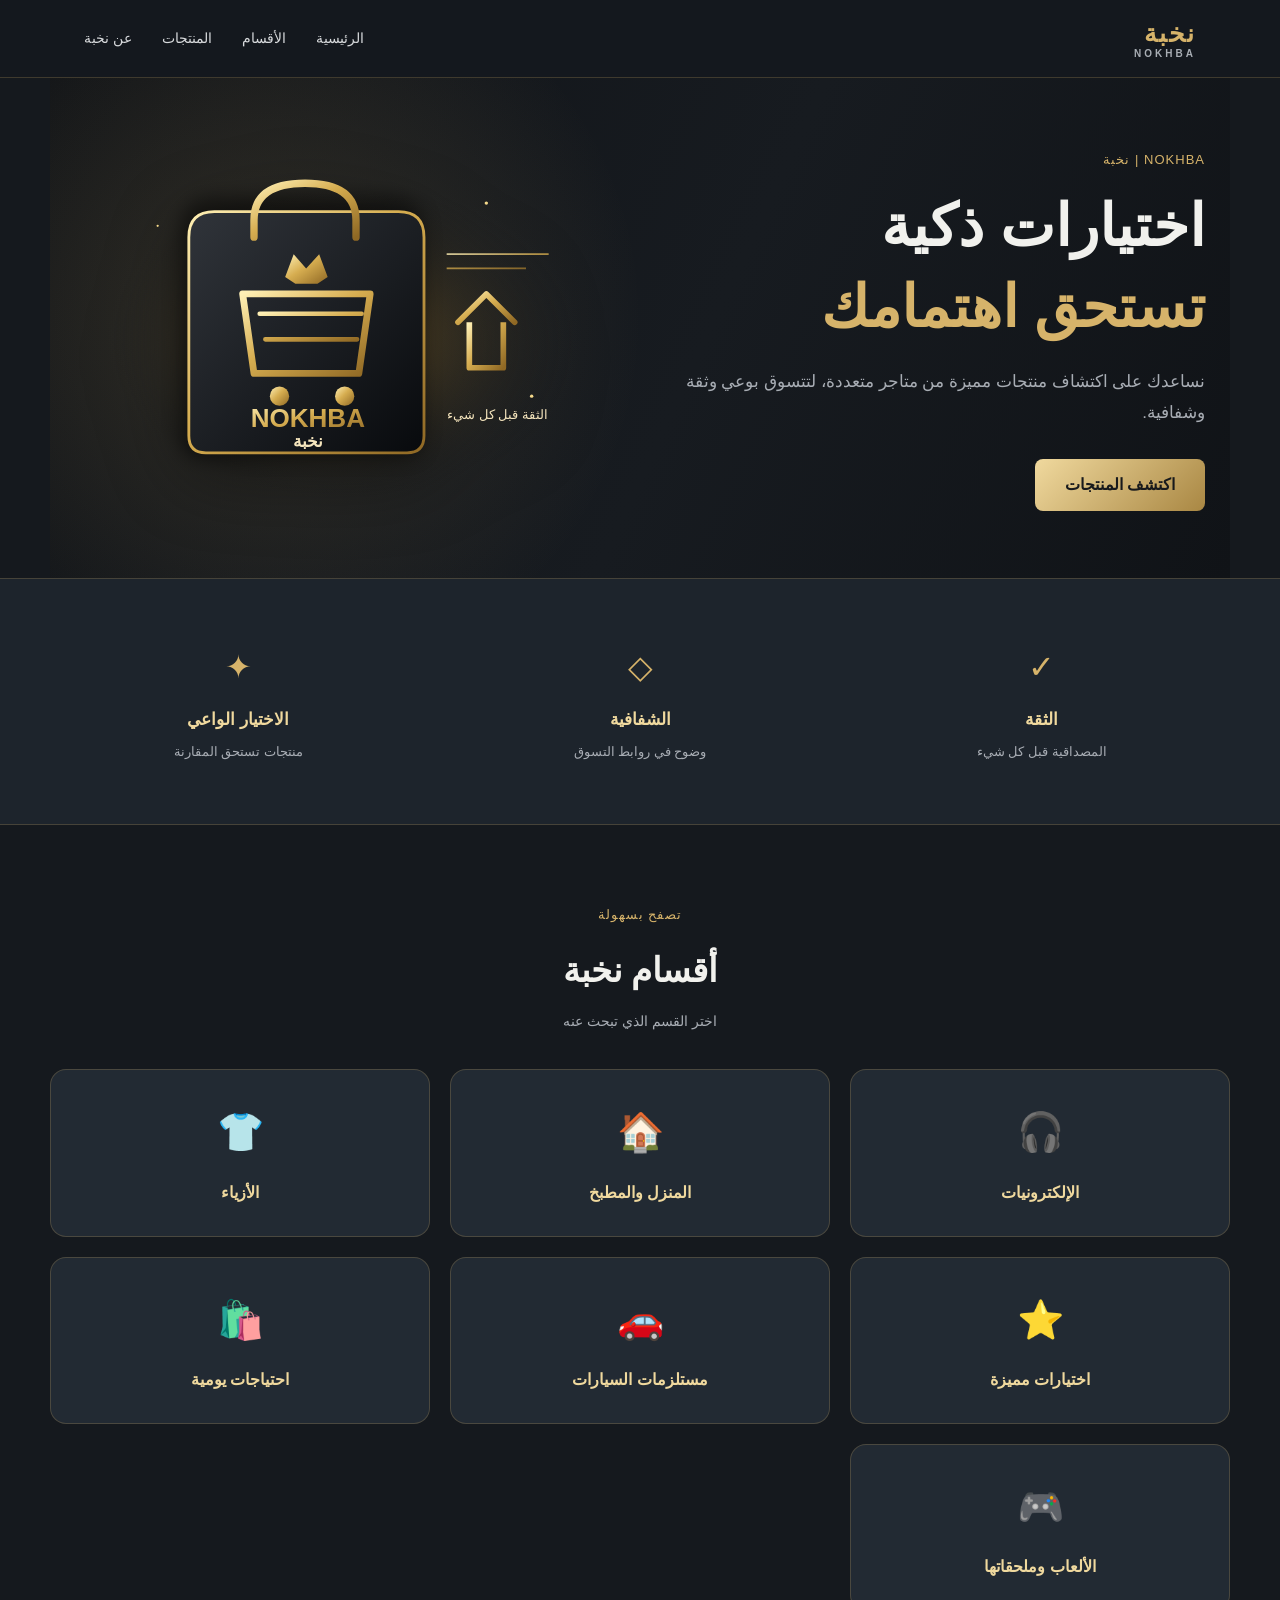
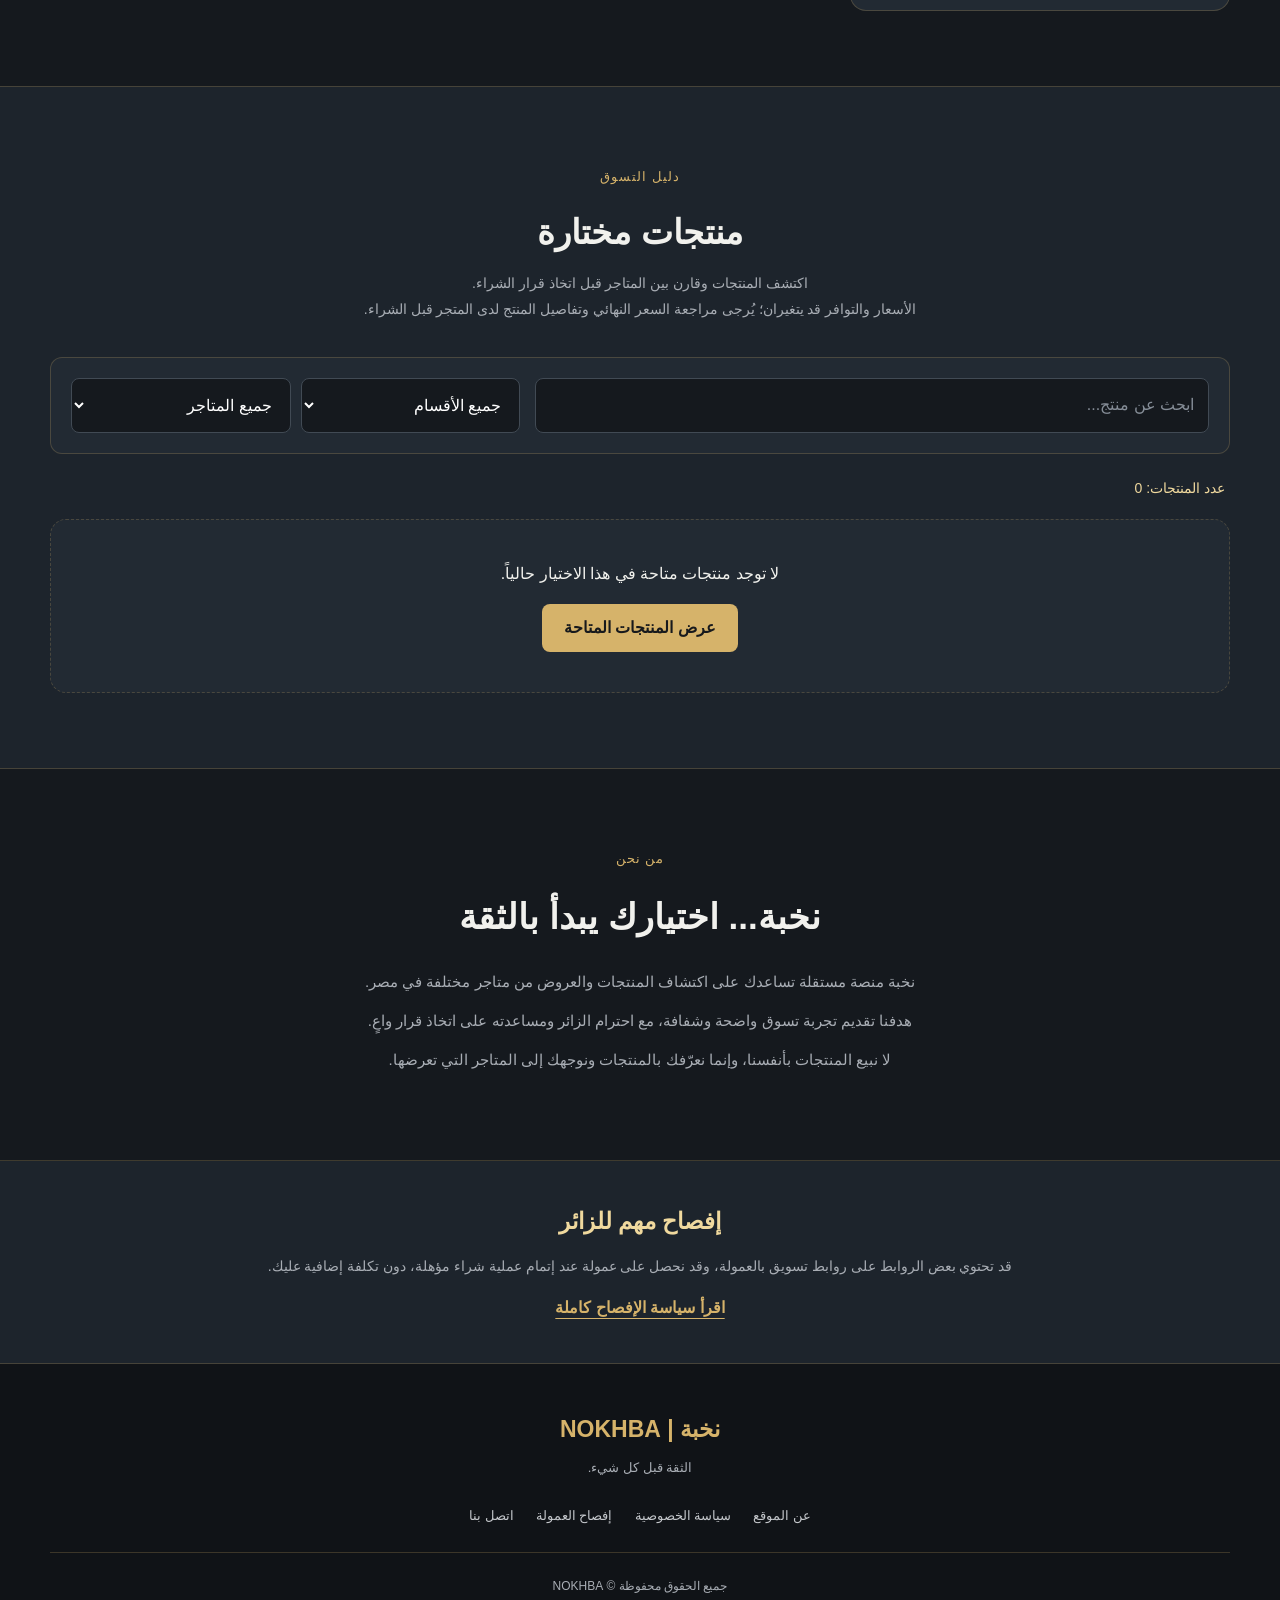
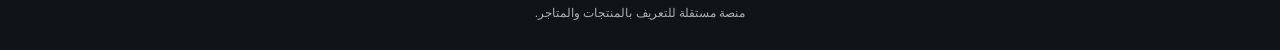
==== index.html @ 2d8d201a "Refresh product database version for dash camera" ====
<!DOCTYPE html>
<html lang="ar" dir="rtl">

<head>

  <meta charset="UTF-8">

  <meta name="viewport"
        content="width=device-width, initial-scale=1.0">

  <title>نخبة | NOKHBA - اختيارات تسوق موثوقة</title>

  <meta name="description"
        content="نخبة منصة مستقلة لاكتشاف المنتجات المميزة من أمازون ونون وجوميا في مصر، مع الشفافية والاختيار الواعي.">

  <meta name="theme-color" content="#15191e">

  <meta name="robots" content="index, follow">

  <meta name="author" content="NOKHBA">

  <link rel="canonical"
        href="https://ashraflx71.github.io/NOKHBA/">

  <link rel="manifest" href="manifest.json">

  <link rel="icon"
        type="image/png"
        href="icon-192.png">

  <link rel="apple-touch-icon"
        href="icon-192.png">

  <link rel="stylesheet" href="style.css">

  <!-- إعداد التسويق بالعمولة -->

  <script>
    window.NOKHBA_AFFILIATE_TAG = "ashrafdealseg-21";
  </script>

</head>

<body>

<header class="site-header">

  <div class="container header-container">

    <a href="#home" class="logo" aria-label="نخبة">

      <span class="logo-main">نخبة</span>

      <span class="logo-sub">NOKHBA</span>

    </a>

    <button class="menu-btn"
            id="menuBtn"
            type="button"
            aria-label="فتح القائمة"
            aria-expanded="false">

      ☰

    </button>

    <nav class="main-nav" id="mainNav">

      <a href="#home">الرئيسية</a>

      <a href="#categories">الأقسام</a>

      <a href="#featured">المنتجات</a>

      <a href="#about">عن نخبة</a>

    </nav>

  </div>

</header>

<main>

  <!-- الرئيسية -->

  <section class="hero" id="home">

    <div class="container hero-content">

      <div class="hero-text">

        <span class="hero-label">
          NOKHBA | نخبة
        </span>

        <h1>
          اختيارات ذكية
          <br>
          <span>تستحق اهتمامك</span>
        </h1>

        <p>
          نساعدك على اكتشاف منتجات مميزة من متاجر متعددة،
          لتتسوق بوعي وثقة وشفافية.
        </p>

        <a href="#featured" class="hero-btn">
          اكتشف المنتجات
        </a>

      </div>

      <div class="hero-art" aria-label="هوية نخبة">

        <img
          src="hero-nokhba.svg"
          alt="NOKHBA | نخبة - الثقة قبل كل شيء"
          width="900"
          height="620"
          fetchpriority="high">

      </div>

    </div>

  </section>

  <!-- مبادئ نخبة -->

  <section class="trust-section">

    <div class="container trust-grid">

      <div class="trust-item">

        <span class="trust-icon">✓</span>

        <h3>الثقة</h3>

        <p>المصداقية قبل كل شيء</p>

      </div>

      <div class="trust-item">

        <span class="trust-icon">◇</span>

        <h3>الشفافية</h3>

        <p>وضوح في روابط التسوق</p>

      </div>

      <div class="trust-item">

        <span class="trust-icon">✦</span>

        <h3>الاختيار الواعي</h3>

        <p>منتجات تستحق المقارنة</p>

      </div>

    </div>

  </section>

  <!-- الأقسام -->

  <section class="categories-section" id="categories">

    <div class="container">

      <div class="section-heading">

        <span class="section-label">
          تصفح بسهولة
        </span>

        <h2>أقسام نخبة</h2>

        <p>اختر القسم الذي تبحث عنه</p>

      </div>

      <div class="categories-grid">

        <a href="#featured"
           class="category-card"
           data-category="electronics">

          <span class="category-icon">🎧</span>

          <h3>الإلكترونيات</h3>

        </a>

        <a href="#featured"
           class="category-card"
           data-category="home">

          <span class="category-icon">🏠</span>

          <h3>المنزل والمطبخ</h3>

        </a>

        <a href="#featured"
           class="category-card"
           data-category="fashion">

          <span class="category-icon">👕</span>

          <h3>الأزياء</h3>

        </a>

        <a href="#featured"
           class="category-card"
           data-category="featured">

          <span class="category-icon">⭐</span>

          <h3>اختيارات مميزة</h3>

        </a>

        <a href="#featured"
           class="category-card"
           data-category="cars">

          <span class="category-icon">🚗</span>

          <h3>مستلزمات السيارات</h3>

        </a>

        <a href="#featured"
           class="category-card"
           data-category="daily">

          <span class="category-icon">🛍️</span>

          <h3>احتياجات يومية</h3>

        </a>

        <a href="#featured"
           class="category-card"
           data-category="gaming">

          <span class="category-icon">🎮</span>

          <h3>الألعاب وملحقاتها</h3>

        </a>

      </div>

    </div>

  </section>

  <!-- المنتجات -->

  <section class="products-section" id="featured">

    <div class="container">

      <div class="section-heading">

        <span class="section-label">
          دليل التسوق
        </span>

        <h2>منتجات مختارة</h2>

        <p>
          اكتشف المنتجات وقارن بين المتاجر قبل اتخاذ قرار الشراء.
        </p>

        <p>
          الأسعار والتوافر قد يتغيران؛ يُرجى مراجعة السعر النهائي
          وتفاصيل المنتج لدى المتجر قبل الشراء.
        </p>

      </div>

      <!-- البحث والتصفية -->

      <div class="products-toolbar">

        <div class="search-box">

          <input
            type="search"
            id="productSearch"
            placeholder="ابحث عن منتج..."
            aria-label="البحث عن منتج">

        </div>

        <div class="filters">

          <select
            id="categoryFilter"
            aria-label="تصفية حسب القسم">

            <option value="all">جميع الأقسام</option>

            <option value="electronics">الإلكترونيات</option>

            <option value="home">المنزل والمطبخ</option>

            <option value="fashion">الأزياء</option>

            <option value="featured">اختيارات مميزة</option>

            <option value="cars">السيارات</option>

            <option value="daily">احتياجات يومية</option>

            <option value="gaming">الألعاب وملحقاتها</option>

          </select>

          <select
            id="storeFilter"
            aria-label="تصفية حسب المتجر">

            <option value="all">جميع المتاجر</option>

            <option value="amazon">Amazon Egypt</option>

            <option value="noon">Noon Egypt</option>

            <option value="jumia">Jumia Egypt</option>

          </select>

        </div>

      </div>

      <!-- عدد النتائج -->

      <div class="products-info">

        <span id="resultCount">
          جارٍ تحميل المنتجات...
        </span>

      </div>

      <!-- شبكة المنتجات -->

      <div
        class="products-grid"
        id="products"
        aria-live="polite">

        <div class="loading-message">
          جارٍ تحميل المنتجات...
        </div>

      </div>

      <!-- لا توجد نتائج -->

      <div class="empty-message"
           id="emptyMessage"
           hidden>

        <p>
          لا توجد منتجات متاحة في هذا الاختيار حالياً.
        </p>

        <button type="button" id="resetFilters">

          عرض المنتجات المتاحة

        </button>

      </div>

    </div>

  </section>

  <!-- عن نخبة -->

  <section class="about-section" id="about">

    <div class="container">

      <div class="about-content">

        <span class="section-label">
          من نحن
        </span>

        <h2>نخبة... اختيارك يبدأ بالثقة</h2>

        <p>
          نخبة منصة مستقلة تساعدك على اكتشاف المنتجات
          والعروض من متاجر مختلفة في مصر.
        </p>

        <p>
          هدفنا تقديم تجربة تسوق واضحة وشفافة،
          مع احترام الزائر ومساعدته على اتخاذ قرار واعٍ.
        </p>

        <p>
          لا نبيع المنتجات بأنفسنا، وإنما نعرّفك
          بالمنتجات ونوجهك إلى المتاجر التي تعرضها.
        </p>

      </div>

    </div>

  </section>

  <!-- الإفصاح -->

  <section class="disclosure-section">

    <div class="container">

      <h2>إفصاح مهم للزائر</h2>

      <p>
        قد تحتوي بعض الروابط على روابط تسويق بالعمولة،
        وقد نحصل على عمولة عند إتمام عملية شراء مؤهلة،
        دون تكلفة إضافية عليك.
      </p>

      <a href="disclosure.html">
        اقرأ سياسة الإفصاح كاملة
      </a>

    </div>

  </section>

</main>

<!-- التذييل -->

<footer class="site-footer">

  <div class="container">

    <div class="footer-brand">

      <h2>نخبة | NOKHBA</h2>

      <p>الثقة قبل كل شيء.</p>

    </div>

    <div class="footer-links">

      <a href="about.html">عن الموقع</a>

      <a href="privacy.html">سياسة الخصوصية</a>

      <a href="disclosure.html">إفصاح العمولة</a>

      <a href="contact.html">اتصل بنا</a>

    </div>

    <div class="footer-bottom">

      <p>
        جميع الحقوق محفوظة © NOKHBA
      </p>

      <p>
        منصة مستقلة للتعريف بالمنتجات والمتاجر.
      </p>

    </div>

  </div>

</footer>

<!-- =========================================
     NOKHBA JAVASCRIPT FILES
     يجب الحفاظ على ترتيب التحميل
========================================= -->

<script src="products.js?v=20261116-5" defer></script>

<script src="products-multi.js?v=20261117-6" defer></script>

<script src="app.js?v=20261116-5" defer></script>

<!-- SERVICE WORKER -->

<script>

  if ("serviceWorker" in navigator) {

    window.addEventListener("load", () => {

      navigator.serviceWorker
        .register("./service-worker.js")
        .catch(error => {

          console.error(
            "NOKHBA offline support:",
            error
          );

        });

    });

  }

</script>

</body>
</html>
---- style.css ----
/* =========================================
   NOKHBA | نخبة
   PREMIUM SHOPPING PLATFORM
   STYLE VERSION 3.1
   Compatible with index.html
   ========================================= */

:root {
  --dark: #15191e;
  --dark-soft: #1d242c;
  --dark-card: #222a33;

  --gold: #d6b36a;
  --gold-light: #f0d99e;
  --gold-dark: #a98743;

  --cream: #f5efe3;
  --white: #ffffff;
  --text: #f1f1ed;
  --muted: #a8adb4;

  --border: rgba(214,179,106,0.22);
  --success: #75c99a;

  --radius: 16px;
  --shadow: 0 12px 35px rgba(0,0,0,0.22);

  --max-width: 1180px;
}

/* RESET */

* {
  box-sizing: border-box;
  margin: 0;
  padding: 0;
}

html {
  scroll-behavior: smooth;
  scroll-padding-top: 90px;
}

body {
  font-family: Tahoma, Arial, sans-serif;
  direction: rtl;
  background: var(--dark);
  color: var(--text);
  line-height: 1.8;
  overflow-x: hidden;
}

a {
  color: inherit;
  text-decoration: none;
}

button,
input,
select,
textarea {
  font: inherit;
}

button,
a,
select {
  -webkit-tap-highlight-color: transparent;
}

button:focus-visible,
a:focus-visible,
input:focus-visible,
select:focus-visible {
  outline: 2px solid var(--gold);
  outline-offset: 4px;
}

img {
  max-width: 100%;
}

/* CONTAINER */

.container {
  width: min(100% - 40px, var(--max-width));
  margin-inline: auto;
}

/* HEADER */

.site-header {
  width: 100%;
  min-height: 78px;
  padding: 12px 5%;

  display: flex;
  align-items: center;

  background: rgba(21,25,30,0.97);
  border-bottom: 1px solid var(--border);

  position: sticky;
  top: 0;
  z-index: 1000;

  backdrop-filter: blur(12px);
}

.header-container {
  display: flex;
  align-items: center;
  justify-content: space-between;
  gap: 25px;
}

.logo {
  display: inline-flex;
  flex-direction: column;
  align-items: flex-start;

  color: var(--white);
  font-size: 25px;
  font-weight: 800;
  line-height: 1.2;
  letter-spacing: 2px;
}

.logo-main {
  color: var(--gold);
}

.logo-sub {
  color: var(--muted);
  font-size: 10px;
  letter-spacing: 3px;
  direction: ltr;
}

.main-nav {
  display: flex;
  align-items: center;
  gap: 30px;
}

.main-nav a {
  color: #d7d9dc;
  font-size: 14px;
  transition: color .25s;
}

.main-nav a:hover {
  color: var(--gold);
}

.menu-btn {
  display: none;

  background: transparent;
  border: 1px solid var(--border);
  color: var(--gold);

  padding: 6px 12px;
  border-radius: 8px;
  font-size: 23px;
  cursor: pointer;
}

/* HERO */

.hero {
  width: 100%;
  max-width: var(--max-width);
  min-height: 500px;
  margin: auto;
  padding: 55px 25px;
  display: flex;
  align-items: center;
  position: relative;
  overflow: hidden;
  background:
    radial-gradient(circle at 18% 48%, rgba(214,179,106,.17), transparent 38%),
    linear-gradient(115deg, #101317 0%, #171b20 55%, #101317 100%);
}

.hero-content {
  width: 100%;
  position: relative;
  z-index: 2;
  display: grid;
  grid-template-columns: minmax(0, 1.05fr) minmax(280px, .95fr);
  align-items: center;
  gap: 20px;
}

.hero-text {
  max-width: 720px;
  position: relative;
  z-index: 2;
}

.hero-art {
  width: 100%;
  max-width: 510px;
  justify-self: center;
  filter: drop-shadow(0 18px 35px rgba(0,0,0,.4));
}

.hero-art img {
  display: block;
  width: 100%;
  height: auto;
}

.hero-label,
.section-label {
  display: inline-block;
  color: var(--gold);
  font-size: 13px;
  letter-spacing: 1px;
  margin-bottom: 14px;
}

.hero h1 {
  font-size: clamp(36px,5vw,58px);
  line-height: 1.4;
  font-weight: 800;
  margin-bottom: 20px;
}

.hero h1 span {
  color: var(--gold);
}

.hero-text p {
  max-width: 590px;
  color: var(--muted);
  font-size: 17px;
  margin-bottom: 30px;
}

.hero-btn {
  display: inline-block;

  background: linear-gradient(
    135deg,
    var(--gold-light),
    var(--gold-dark)
  );

  color: #17191c;
  padding: 12px 30px;
  border-radius: 8px;
  font-weight: bold;

  transition: transform .25s, box-shadow .25s;
}

.hero-btn:hover {
  transform: translateY(-3px);
  box-shadow: 0 8px 25px rgba(214,179,106,.25);
}

/* TRUST SECTION */

.trust-section {
  padding: 45px 0;

  background: var(--dark-soft);

  border-top: 1px solid var(--border);
  border-bottom: 1px solid var(--border);
}

.trust-grid {
  display: grid;
  grid-template-columns: repeat(3,1fr);
  gap: 25px;
}

.trust-item {
  text-align: center;
  padding: 15px;
}

.trust-icon {
  display: block;
  color: var(--gold);
  font-size: 32px;
  margin-bottom: 8px;
}

.trust-item h3 {
  color: var(--gold-light);
  font-size: 17px;
  margin-bottom: 5px;
}

.trust-item p {
  color: var(--muted);
  font-size: 13px;
}

/* SECTION HEADINGS */

.section-heading {
  text-align: center;
  margin-bottom: 35px;
}

.section-heading h2 {
  font-size: clamp(25px,4vw,34px);
  margin-bottom: 8px;
}

.section-heading p {
  color: var(--muted);
  font-size: 14px;
}

/* CATEGORIES */

.categories-section {
  padding: 75px 0;
}

.categories-grid {
  display: grid;
  grid-template-columns: repeat(3,minmax(0,1fr));
  gap: 20px;
}

.category-card {
  min-width: 0;

  background: var(--dark-card);
  border: 1px solid var(--border);
  border-radius: var(--radius);

  padding: 28px 15px;
  text-align: center;

  transition:
    transform .3s,
    border-color .3s,
    background .3s;
}

.category-card:hover {
  transform: translateY(-6px);
  border-color: var(--gold);
  background: #29323c;
}

.category-icon {
  display: block;
  font-size: 38px;
  margin-bottom: 12px;
}

.category-card h3 {
  color: var(--gold-light);
  font-size: 16px;
}

/* PRODUCTS SECTION */

.products-section {
  padding: 75px 0;

  background: var(--dark-soft);

  border-top: 1px solid var(--border);
  border-bottom: 1px solid var(--border);
}

/* PRODUCTS TOOLBAR */

.products-toolbar {
  display: grid;
  grid-template-columns: 1.5fr 1fr;
  gap: 15px;

  padding: 20px;
  margin-bottom: 22px;

  background: var(--dark-card);
  border: 1px solid var(--border);
  border-radius: 12px;
}

.search-box input,
.filters select {
  width: 100%;
  min-width: 0;

  padding: 12px 14px;

  color: var(--white);
  background: var(--dark);

  border: 1px solid #414a54;
  border-radius: 8px;

  outline: none;
}

.search-box input::placeholder {
  color: #858d97;
}

.search-box input:focus,
.filters select:focus {
  border-color: var(--gold);
}

.filters {
  display: grid;
  grid-template-columns: repeat(2,minmax(0,1fr));
  gap: 10px;
}

.filters select option {
  background: var(--dark);
  color: var(--white);
}

/* RESULTS */

.products-info {
  color: var(--gold-light);
  font-size: 14px;
  margin-bottom: 18px;
  padding: 0 5px;
}

/* PRODUCTS GRID */

.products-grid {
  display: grid;
  grid-template-columns: repeat(3,minmax(0,1fr));
  gap: 23px;
}

.product-card {
  min-width: 0;
  overflow: hidden;

  display: flex;
  flex-direction: column;

  background: var(--dark-card);
  border: 1px solid var(--border);
  border-radius: var(--radius);

  box-shadow: var(--shadow);

  transition: transform .3s, border-color .3s;
}

.product-card:hover {
  transform: translateY(-5px);
  border-color: var(--gold);
}

/* PRODUCT IMAGES */

.product-image {
  width: 100%;
  height: 230px;

  object-fit: contain;
  object-position: center;

  padding: 15px;

  background: #f8f8f6;
  display: block;
}

.product-image-fallback {
  width: 100%;
  min-height: 220px;

  display: grid;
  place-items: center;

  color: var(--gold-dark);
  font-size: 24px;
  font-weight: bold;

  background: var(--cream);
}

/* PRODUCT INFORMATION */

.product-info {
  padding: 19px;

  display: flex;
  flex-direction: column;
  align-items: stretch;

  flex: 1;
}

.product-info h3 {
  color: var(--gold-light);
  font-size: 17px;
  line-height: 1.6;
  margin-bottom: 10px;
}

.product-info p {
  color: var(--muted);
  font-size: 13px;
  margin-bottom: 8px;
}

.product-price {
  color: var(--gold-light);
  font-size: 20px;
  font-weight: bold;
  margin: 12px 0;
}

.product-date {
  display: block;
  color: var(--muted);
  font-size: 11px;
  margin: 5px 0 12px;
}

.product-category {
  display: inline-block;
  color: var(--gold);
  font-size: 12px;
  margin-top: 5px;
}

/* PRODUCT BUTTONS */

.product-btn,
.product-button {
  display: block;
  width: 100%;

  text-align: center;

  margin-top: auto;
  padding: 11px 15px;

  color: #17191c;

  background: linear-gradient(
    135deg,
    var(--gold-light),
    var(--gold-dark)
  );

  border-radius: 8px;
  font-weight: bold;
  font-size: 14px;

  transition: opacity .25s, transform .25s;
}

.product-btn:hover,
.product-button:hover {
  opacity: .9;
  transform: translateY(-2px);
}

.product-store-buttons {
  display: grid;
  grid-template-columns: 1fr;
  gap: 9px;
  margin-top: 16px;
}

.product-button {
  margin-top: 0;
  padding: 10px 12px;
  font-size: 13px;
}

/* EMPTY MESSAGE */

.empty-message,
.empty-state {
  grid-column: 1 / -1;

  padding: 40px 20px;
  text-align: center;

  background: var(--dark-card);
  border: 1px dashed var(--border);
  border-radius: var(--radius);
}

.empty-message p,
.empty-state p {
  color: var(--text);
  margin-bottom: 15px;
}

.empty-message button {
  padding: 10px 22px;

  color: #17191c;
  background: var(--gold);

  border: 0;
  border-radius: 8px;

  font-weight: bold;
  cursor: pointer;
}

.empty-state span {
  display: block;
  color: var(--gold);
  font-size: 38px;
  margin-bottom: 10px;
}

.empty-state small {
  color: var(--muted);
}

/* LOADING */

.loading-message {
  grid-column: 1 / -1;
  padding: 35px;
  text-align: center;
  color: var(--gold);
}

/* PRODUCT NOTE */

.product-note {
  color: var(--muted);
  font-size: 11px;
  line-height: 1.7;

  text-align: center;

  margin-top: 30px;
  padding: 15px;

  background: var(--dark-soft);
  border-radius: 10px;
}

/* ABOUT */

.about-section {
  padding: 75px 0;

  text-align: center;

  background: var(--dark);

  border-bottom: 1px solid var(--border);
}

.about-content {
  max-width: 760px;
  margin: auto;
}

.about-content h2 {
  font-size: clamp(25px,4vw,35px);
  margin-bottom: 20px;
}

.about-content p {
  color: var(--muted);
  font-size: 15px;
  margin: 12px auto;
}

/* DISCLOSURE */

.disclosure-section {
  padding: 40px 20px;
  text-align: center;

  background: var(--dark-soft);

  border-bottom: 1px solid var(--border);
}

.disclosure-section h2 {
  color: var(--gold-light);
  font-size: 23px;
  margin-bottom: 12px;
}

.disclosure-section p {
  max-width: 750px;
  margin: 0 auto 15px;

  color: var(--muted);
  font-size: 14px;
}

.disclosure-section a {
  display: inline-block;
  color: var(--gold);
  font-weight: bold;
  text-decoration: underline;
  text-underline-offset: 5px;
}

/* FOOTER */

.site-footer {
  padding: 45px 0 20px;
  text-align: center;
  background: #101317;
}

.footer-brand h2 {
  color: var(--gold);
  font-size: 23px;
  margin-bottom: 5px;
}

.footer-brand p {
  color: var(--muted);
  font-size: 13px;
}

.footer-links {
  display: flex;
  justify-content: center;
  flex-wrap: wrap;
  gap: 22px;

  margin: 25px 0;
}

.footer-links a {
  color: #c4c7cb;
  font-size: 13px;
  transition: color .2s;
}

.footer-links a:hover {
  color: var(--gold);
}

.footer-bottom {
  padding-top: 18px;
  border-top: 1px solid var(--border);
}

.footer-bottom p {
  color: var(--muted);
  font-size: 12px;
  margin: 5px 0;
}

/* TABLET */

@media (max-width: 900px) {

  .categories-grid {
    grid-template-columns: repeat(2,minmax(0,1fr));
  }

  .products-grid {
    grid-template-columns: repeat(2,minmax(0,1fr));
  }

  .products-toolbar {
    grid-template-columns: 1fr;
  }
}

/* MOBILE */

@media (max-width: 600px) {

  .container {
    width: min(100% - 30px, var(--max-width));
  }

  .site-header {
    min-height: 68px;
    padding: 10px 15px;
  }

  .logo {
    font-size: 21px;
  }

  .menu-btn {
    display: block;
  }

  .main-nav {
    display: none;

    position: absolute;
    top: 100%;
    right: 0;
    left: 0;

    padding: 15px 20px;

    background: var(--dark-soft);
    border-bottom: 1px solid var(--border);

    flex-direction: column;
    align-items: stretch;
    gap: 0;
  }

  .main-nav.open {
    display: flex;
  }

  .main-nav a {
    padding: 12px;
    border-bottom: 1px solid var(--border);
  }

  .hero {
    min-height: auto;
    padding: 38px 15px 30px;
    text-align: center;
  }

  .hero-content {
    grid-template-columns: 1fr;
    gap: 8px;
  }

  .hero-art {
    width: min(100%, 360px);
    grid-row: 2;
    margin: 0 auto;
  }

  .hero-text {
    margin: auto;
  }

  .hero-text p {
    font-size: 15px;
    margin-right: auto;
    margin-left: auto;
  }

  .hero h1 {
    font-size: 36px;
  }

  .trust-section {
    padding: 30px 0;
  }

  .trust-grid {
    grid-template-columns: 1fr;
    gap: 10px;
  }

  .trust-item {
    padding: 10px;
  }

  .categories-section,
  .products-section {
    padding: 55px 0;
  }

  .categories-grid {
    grid-template-columns: repeat(2,minmax(0,1fr));
    gap: 12px;
  }

  .category-card {
    padding: 20px 9px;
  }

  .category-card h3 {
    font-size: 13px;
  }

  .products-toolbar {
    padding: 15px;
    gap: 12px;
  }

  .filters {
    grid-template-columns: 1fr;
  }

  .products-grid {
    grid-template-columns: 1fr;
    gap: 18px;
  }

  .product-image {
    height: 230px;
  }

  .product-info {
    padding: 17px;
  }

  .product-store-buttons {
    grid-template-columns: 1fr;
  }

  .about-section {
    padding: 55px 0;
  }

  .disclosure-section {
    padding: 35px 15px;
  }

  .footer-links {
    gap: 13px 20px;
  }
}

/* ACCESSIBILITY */

@media (prefers-reduced-motion: reduce) {

  *,
  *::before,
  *::after {
    scroll-behavior: auto !important;
    animation-duration: .01ms !important;
    transition-duration: .01ms !important;
  }
}
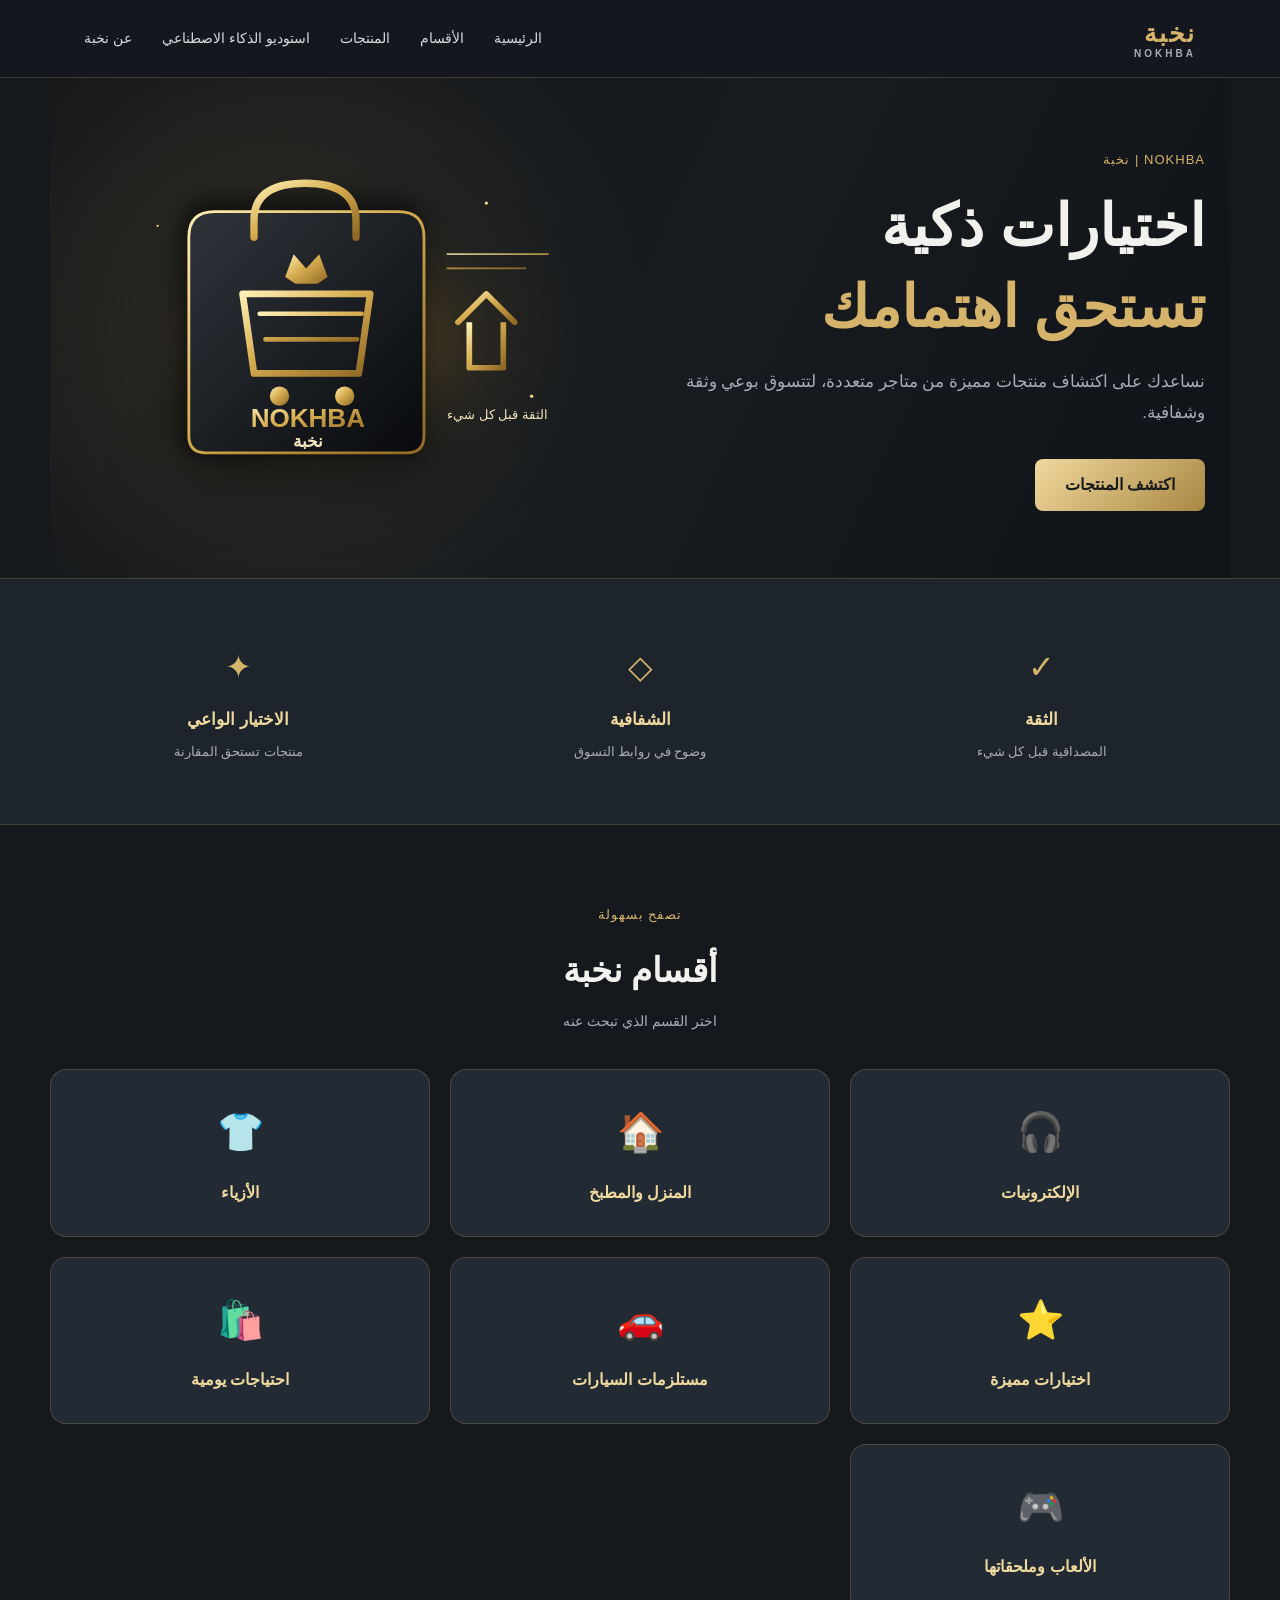
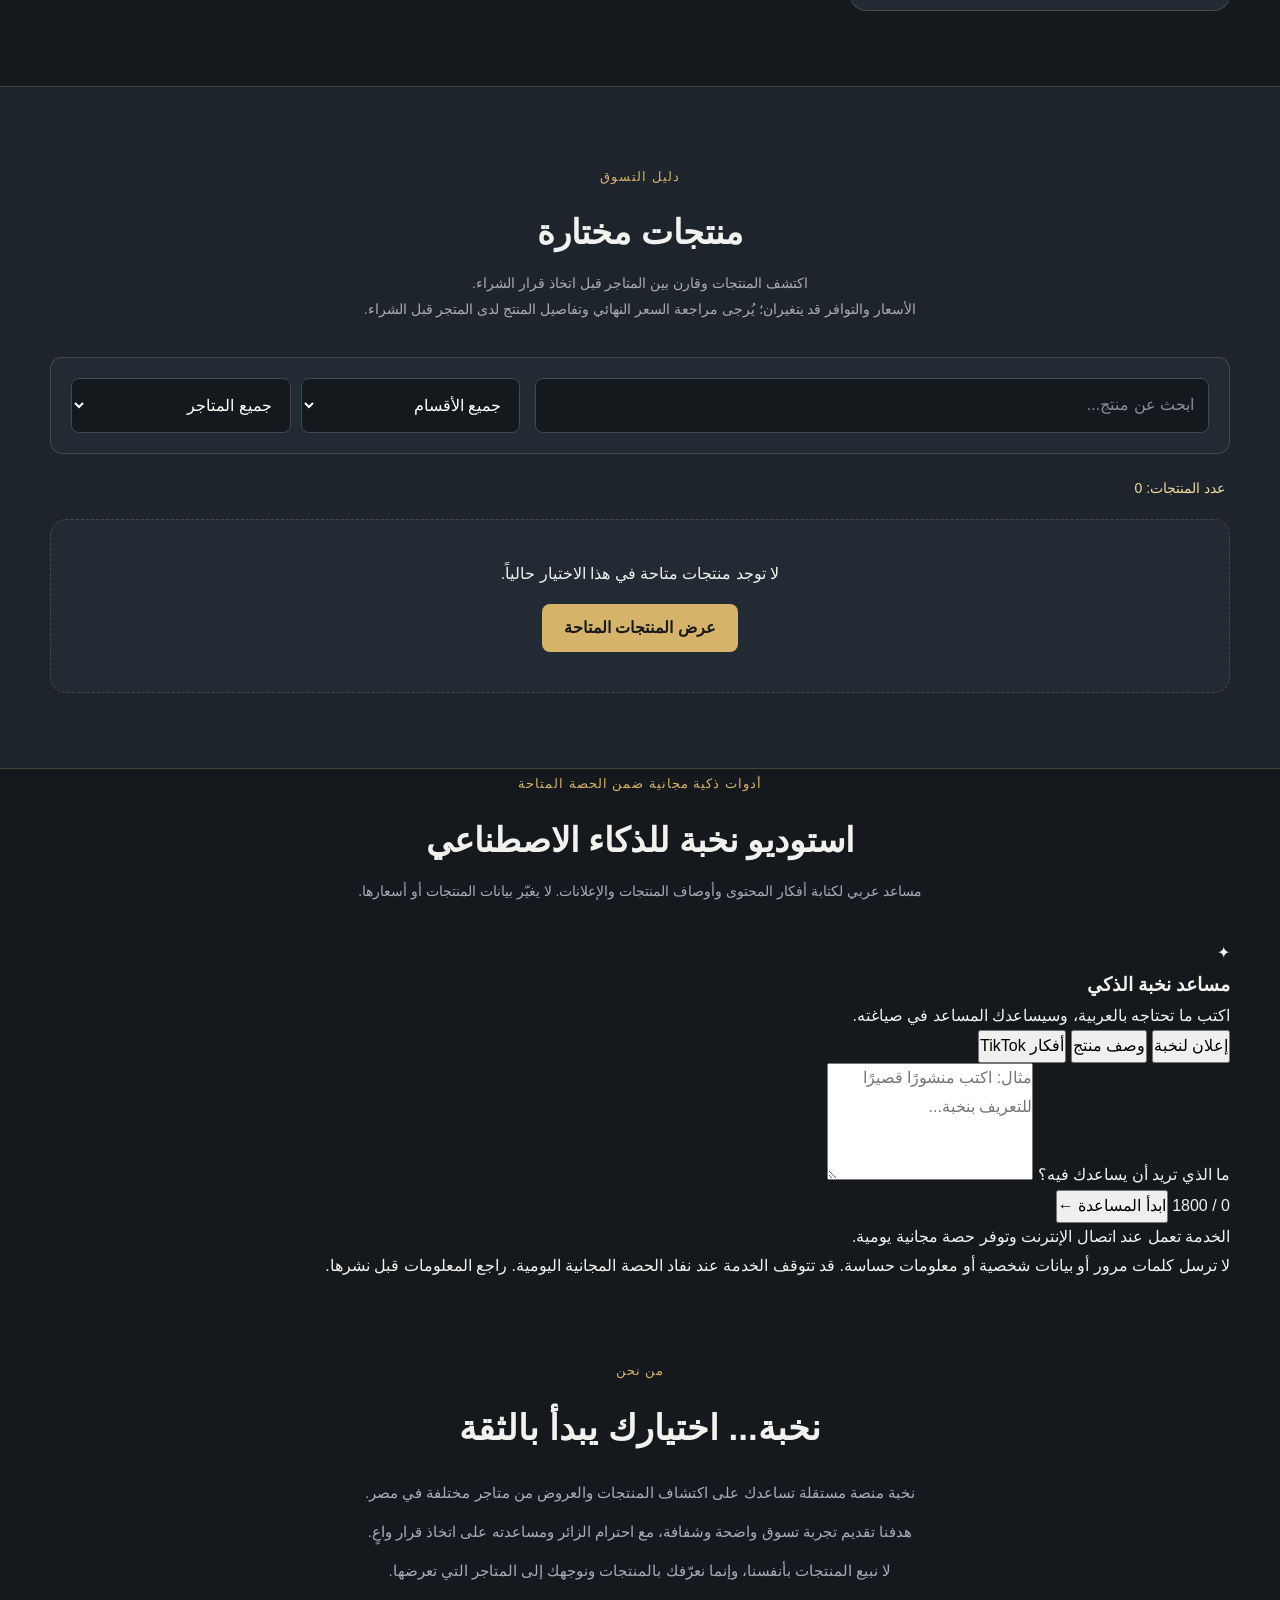
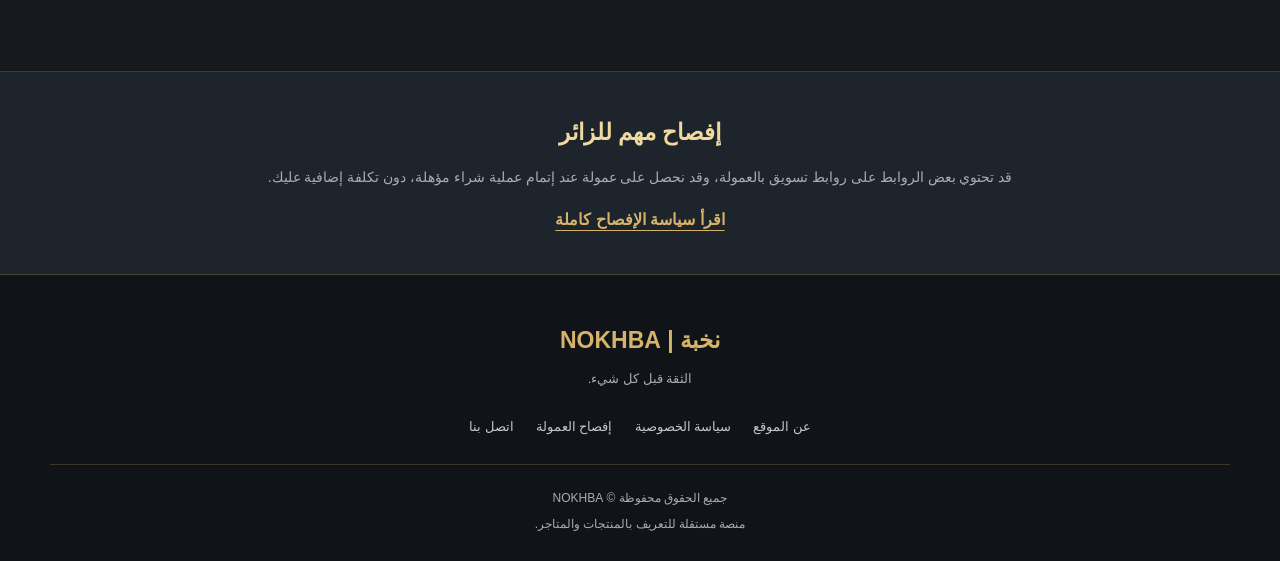
==== commit c2ad1143: "Add NOKHBA AI Studio section" ====
--- a/index.html
+++ b/index.html
@@ -20,7 +20,7 @@
   <meta name="author" content="NOKHBA">
 
   <link rel="canonical"
-        href="https://ashraflx71.github.io/NOKHBA/">
+        href="https://nokhba-108.pages.dev/">
 
   <link rel="manifest" href="manifest.json">
 
@@ -72,6 +72,8 @@
       <a href="#categories">الأقسام</a>
 
       <a href="#featured">المنتجات</a>
+
+      <a href="#ai-studio">استوديو الذكاء الاصطناعي</a>
 
       <a href="#about">عن نخبة</a>
 
@@ -389,6 +391,53 @@
 
   </section>
 
+  <!-- NOKHBA AI STUDIO -->
+  <section class="ai-studio-section" id="ai-studio">
+    <div class="container">
+      <div class="section-heading">
+        <span class="section-label">أدوات ذكية مجانية ضمن الحصة المتاحة</span>
+        <h2>استوديو نخبة للذكاء الاصطناعي</h2>
+        <p>مساعد عربي لكتابة أفكار المحتوى وأوصاف المنتجات والإعلانات. لا يغيّر بيانات المنتجات أو أسعارها.</p>
+      </div>
+
+      <div class="ai-studio-panel">
+        <div class="ai-studio-intro">
+          <span class="ai-studio-mark" aria-hidden="true">✦</span>
+          <div>
+            <h3>مساعد نخبة الذكي</h3>
+            <p>اكتب ما تحتاجه بالعربية، وسيساعدك المساعد في صياغته.</p>
+          </div>
+        </div>
+
+        <div class="ai-quick-prompts" aria-label="أمثلة جاهزة">
+          <button type="button" class="ai-prompt-chip" data-prompt="اكتب إعلانًا قصيرًا وجذابًا لموقع نخبة يركز على الثقة والشفافية والاختيار الواعي.">إعلان لنخبة</button>
+          <button type="button" class="ai-prompt-chip" data-prompt="اكتب وصفًا تسويقيًا واضحًا لمنتج إلكتروني، دون اختراع مواصفات أو ادعاءات غير مؤكدة.">وصف منتج</button>
+          <button type="button" class="ai-prompt-chip" data-prompt="اقترح 5 أفكار لمقاطع TikTok قصيرة عن التكنولوجيا والابتكار والطبيعة، مع افتتاحية جذابة لكل فكرة.">أفكار TikTok</button>
+        </div>
+
+        <form id="nokhbaAiForm" class="ai-chat-form">
+          <label for="nokhbaAiPrompt">ما الذي تريد أن يساعدك فيه؟</label>
+          <textarea id="nokhbaAiPrompt" rows="4" maxlength="1800" placeholder="مثال: اكتب منشورًا قصيرًا للتعريف بنخبة..." required></textarea>
+          <div class="ai-form-footer">
+            <span id="nokhbaAiCount">0 / 1800</span>
+            <button type="submit" id="nokhbaAiSubmit">ابدأ المساعدة <span aria-hidden="true">←</span></button>
+          </div>
+        </form>
+
+        <div id="nokhbaAiStatus" class="ai-status" role="status" aria-live="polite">الخدمة تعمل عند اتصال الإنترنت وتوفر حصة مجانية يومية.</div>
+        <div id="nokhbaAiResult" class="ai-result" hidden>
+          <div class="ai-result-heading">
+            <h3>النتيجة</h3>
+            <button type="button" id="nokhbaAiCopy" class="ai-copy-button">نسخ النص</button>
+          </div>
+          <div id="nokhbaAiAnswer" class="ai-answer" dir="auto"></div>
+        </div>
+
+        <p class="ai-privacy-note">لا ترسل كلمات مرور أو بيانات شخصية أو معلومات حساسة. قد تتوقف الخدمة عند نفاد الحصة المجانية اليومية. راجع المعلومات قبل نشرها.</p>
+      </div>
+    </div>
+  </section>
+
   <!-- عن نخبة -->
 
   <section class="about-section" id="about">
@@ -497,9 +546,11 @@
 
 <script src="products.js?v=20261116-5" defer></script>
 
-<script src="products-multi.js?v=20261117-6" defer></script>
+<script src="products-multi.js?v=20261117-7" defer></script>
 
 <script src="app.js?v=20261116-5" defer></script>
+
+<script src="ai-studio.js?v=20261119-1" defer></script>
 
 <!-- SERVICE WORKER -->
 
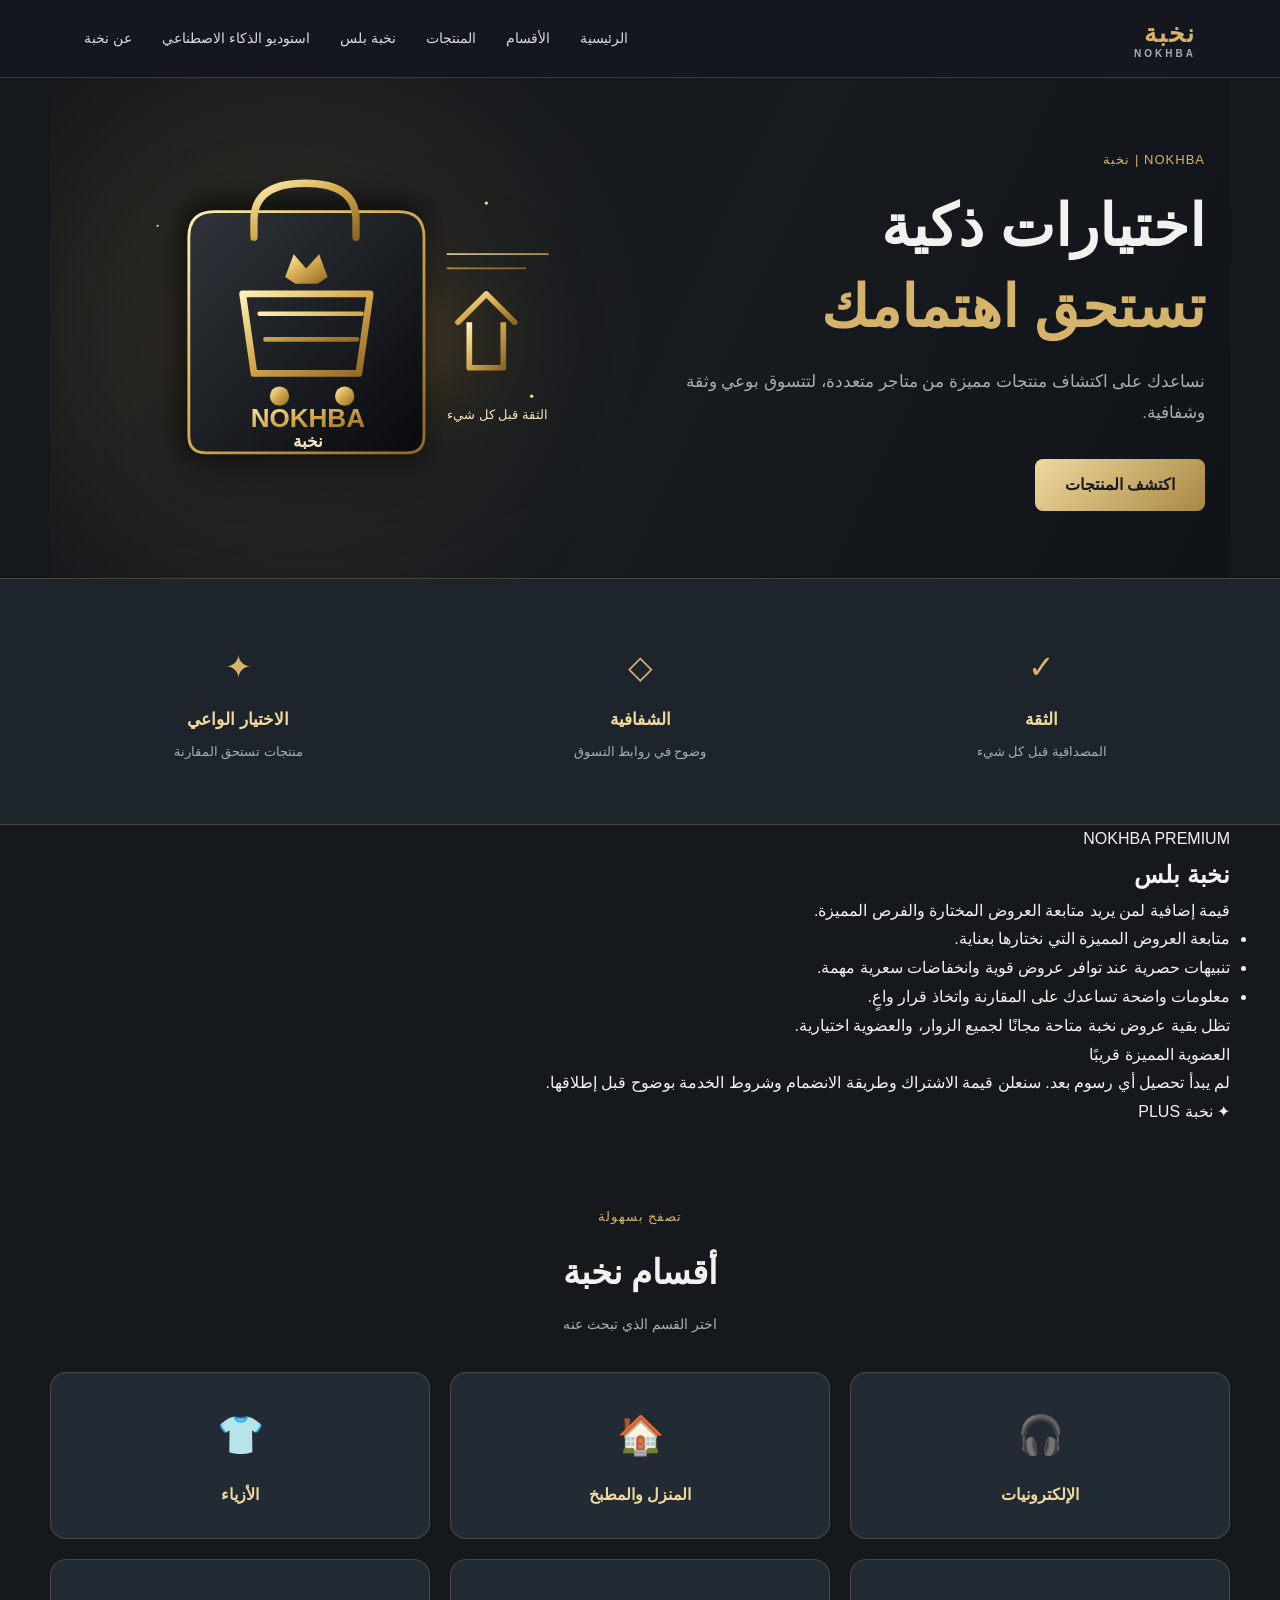
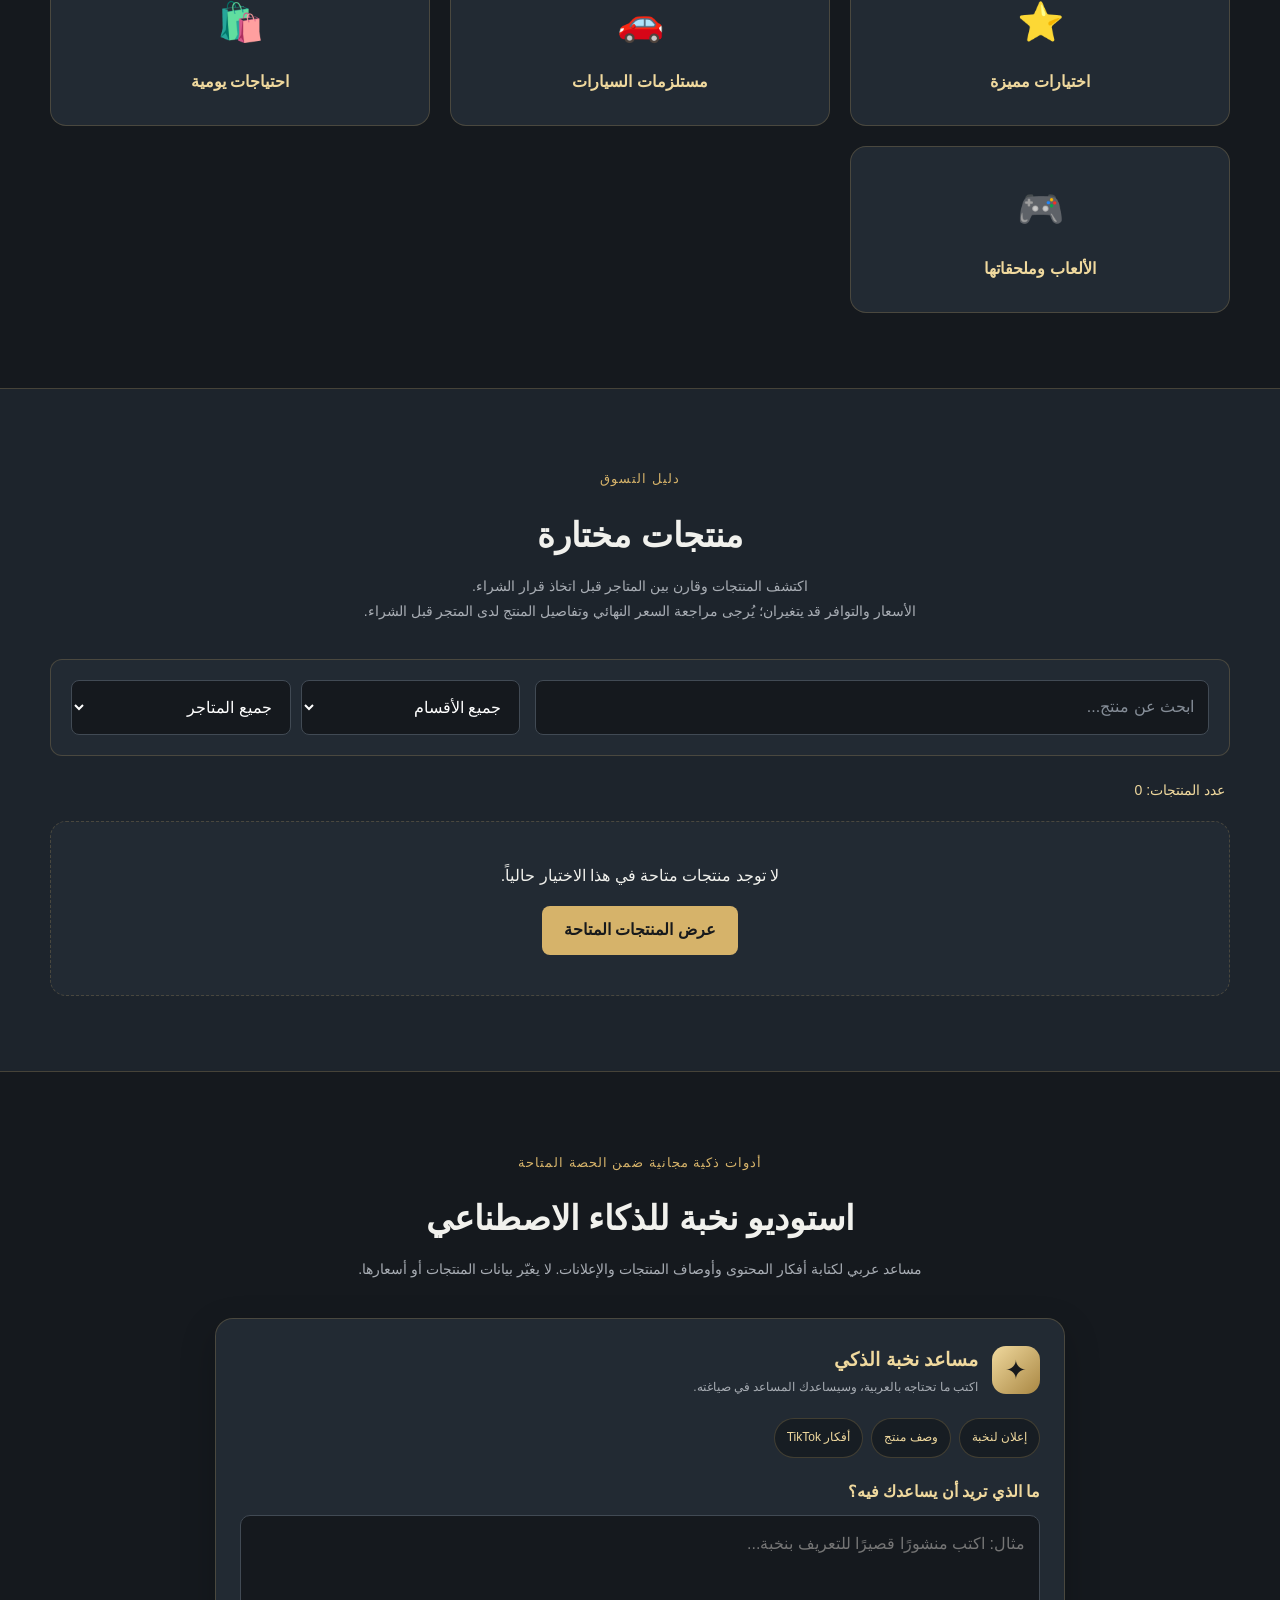
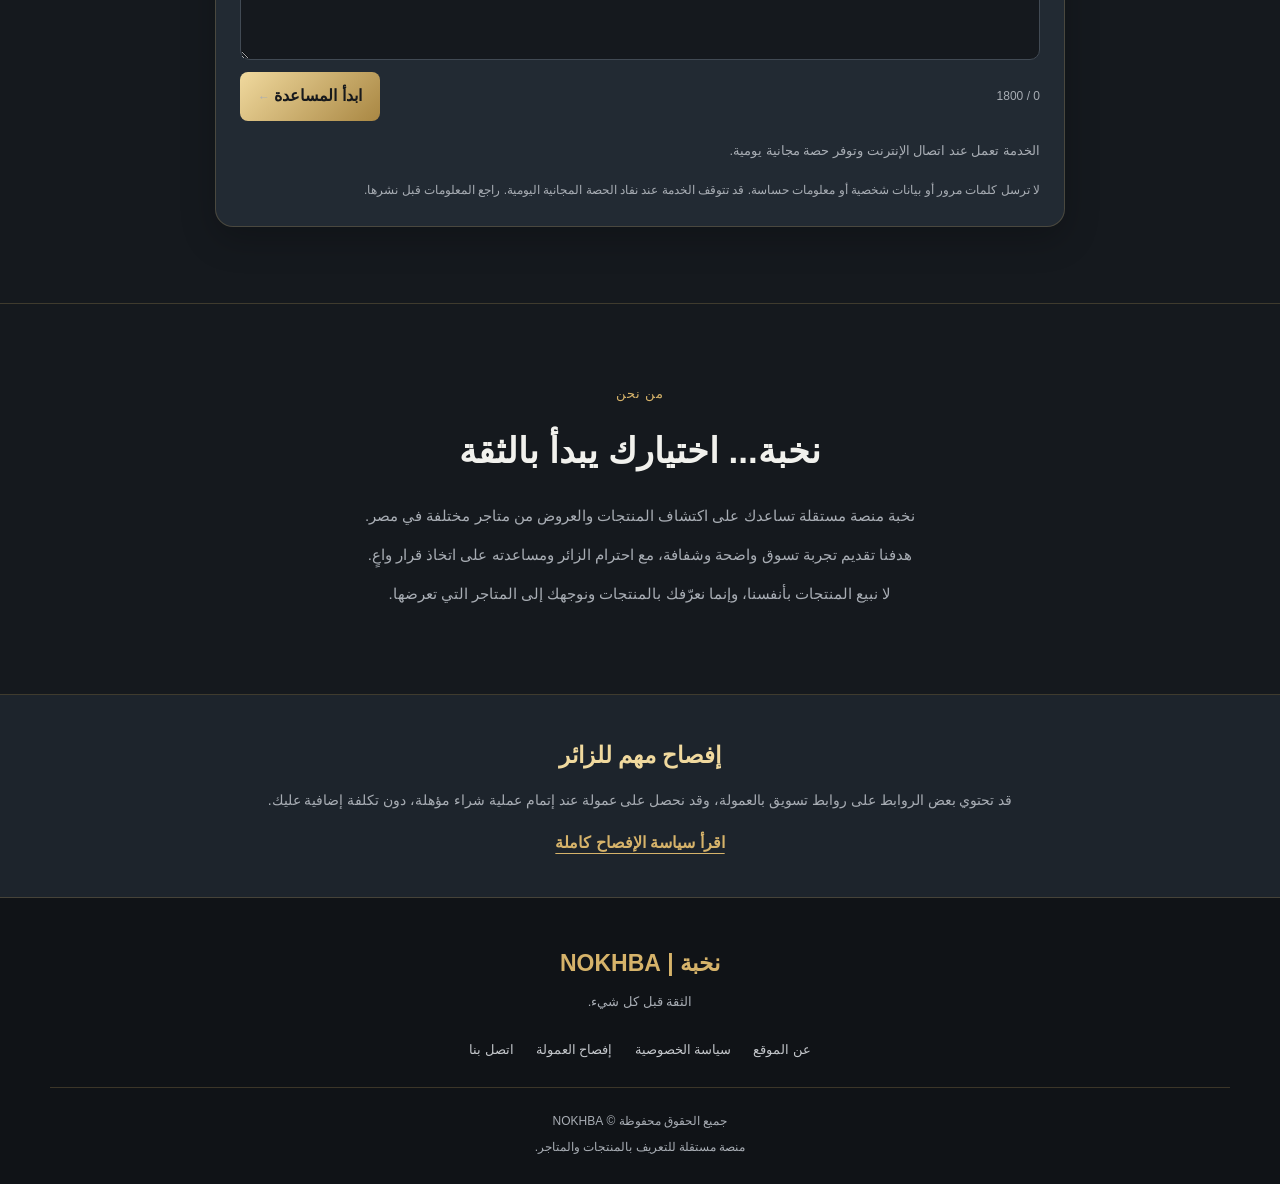
==== commit 9430ee52: "Add NOKHBA Premium membership introduction section" ====
--- a/index.html
+++ b/index.html
@@ -72,6 +72,8 @@
       <a href="#categories">الأقسام</a>
 
       <a href="#featured">المنتجات</a>
+
+      <a href="#nokhba-premium">نخبة بلس</a>
 
       <a href="#ai-studio">استوديو الذكاء الاصطناعي</a>
 
@@ -162,6 +164,54 @@
         <h3>الاختيار الواعي</h3>
 
         <p>منتجات تستحق المقارنة</p>
+
+      </div>
+
+    </div>
+
+  </section>
+
+  <!-- NOKHBA PREMIUM | عضوية نخبة بلس -->
+
+  <section class="premium-section" id="nokhba-premium" aria-labelledby="premium-title">
+
+    <div class="container">
+
+      <div class="premium-card">
+
+        <div class="premium-content">
+
+          <span class="premium-label">NOKHBA PREMIUM</span>
+
+          <h2 id="premium-title">نخبة بلس</h2>
+
+          <p class="premium-lead">
+            قيمة إضافية لمن يريد متابعة العروض المختارة والفرص المميزة.
+          </p>
+
+          <ul class="premium-benefits">
+            <li>متابعة العروض المميزة التي نختارها بعناية.</li>
+            <li>تنبيهات حصرية عند توافر عروض قوية وانخفاضات سعرية مهمة.</li>
+            <li>معلومات واضحة تساعدك على المقارنة واتخاذ قرار واعٍ.</li>
+          </ul>
+
+          <p class="premium-free-note">
+            تظل بقية عروض نخبة متاحة مجانًا لجميع الزوار، والعضوية اختيارية.
+          </p>
+
+          <span class="premium-coming-soon" role="status">العضوية المميزة قريبًا</span>
+
+          <p class="premium-transparency-note">
+            لم يبدأ تحصيل أي رسوم بعد. سنعلن قيمة الاشتراك وطريقة الانضمام وشروط الخدمة بوضوح قبل إطلاقها.
+          </p>
+
+        </div>
+
+        <div class="premium-mark" aria-hidden="true">
+          <span class="premium-mark-star">✦</span>
+          <span class="premium-mark-name">نخبة</span>
+          <span class="premium-mark-sub">PLUS</span>
+        </div>
 
       </div>
 
--- a/style.css
+++ b/style.css
@@ -941,3 +941,155 @@
     transition-duration: .01ms !important;
   }
 }
+
+
+/* =========================================
+   NOKHBA AI STUDIO
+   ========================================= */
+.ai-studio-section {
+  padding: 76px 0;
+  background: var(--dark);
+  border-bottom: 1px solid var(--border);
+}
+.ai-studio-panel {
+  max-width: 850px;
+  margin: 0 auto;
+  padding: 24px;
+  background: var(--dark-card);
+  border: 1px solid var(--border);
+  border-radius: 18px;
+  box-shadow: var(--shadow);
+}
+.ai-studio-intro {
+  display: flex;
+  align-items: center;
+  gap: 14px;
+  margin-bottom: 20px;
+}
+.ai-studio-mark {
+  display: grid;
+  place-items: center;
+  flex: 0 0 48px;
+  width: 48px;
+  height: 48px;
+  border-radius: 14px;
+  color: #17191c;
+  background: linear-gradient(135deg,var(--gold-light),var(--gold-dark));
+  font-size: 26px;
+}
+.ai-studio-intro h3 {
+  color: var(--gold-light);
+  font-size: 19px;
+}
+.ai-studio-intro p,
+.ai-privacy-note {
+  color: var(--muted);
+  font-size: 12px;
+}
+.ai-quick-prompts {
+  display: flex;
+  flex-wrap: wrap;
+  gap: 8px;
+  margin-bottom: 20px;
+}
+.ai-prompt-chip,
+.ai-copy-button {
+  padding: 8px 12px;
+  color: var(--gold-light);
+  background: #171d23;
+  border: 1px solid var(--border);
+  border-radius: 999px;
+  cursor: pointer;
+  font-size: 12px;
+}
+.ai-prompt-chip:hover,
+.ai-copy-button:hover {
+  border-color: var(--gold);
+}
+.ai-chat-form label {
+  display: block;
+  color: var(--gold-light);
+  font-weight: bold;
+  margin-bottom: 8px;
+}
+.ai-chat-form textarea {
+  display: block;
+  width: 100%;
+  min-height: 115px;
+  padding: 14px;
+  resize: vertical;
+  color: var(--white);
+  background: var(--dark);
+  border: 1px solid #414a54;
+  border-radius: 10px;
+  outline: none;
+}
+.ai-chat-form textarea:focus {
+  border-color: var(--gold);
+}
+.ai-form-footer,
+.ai-result-heading {
+  display: flex;
+  align-items: center;
+  justify-content: space-between;
+  gap: 12px;
+  margin-top: 12px;
+}
+.ai-form-footer span {
+  color: var(--muted);
+  font-size: 12px;
+}
+.ai-form-footer button {
+  padding: 10px 18px;
+  color: #17191c;
+  background: linear-gradient(135deg,var(--gold-light),var(--gold-dark));
+  border: 0;
+  border-radius: 8px;
+  font-weight: bold;
+  cursor: pointer;
+}
+.ai-form-footer button:disabled {
+  opacity: .6;
+  cursor: wait;
+}
+.ai-status {
+  margin-top: 18px;
+  color: var(--muted);
+  font-size: 13px;
+}
+.ai-status.is-error {
+  color: #ff9d9d;
+}
+.ai-status.is-success {
+  color: var(--success);
+}
+.ai-result {
+  margin-top: 18px;
+  padding: 17px;
+  background: var(--dark);
+  border: 1px solid var(--border);
+  border-radius: 12px;
+}
+.ai-result-heading {
+  margin: 0 0 12px;
+}
+.ai-result-heading h3 {
+  color: var(--gold-light);
+  font-size: 16px;
+}
+.ai-answer {
+  color: var(--text);
+  white-space: pre-wrap;
+  overflow-wrap: anywhere;
+  line-height: 1.9;
+  font-size: 14px;
+}
+.ai-privacy-note {
+  margin-top: 18px;
+  line-height: 1.8;
+}
+@media (max-width: 600px) {
+  .ai-studio-panel { padding: 17px; }
+  .ai-form-footer { align-items: flex-end; }
+  .ai-form-footer button { padding: 10px 13px; }
+}
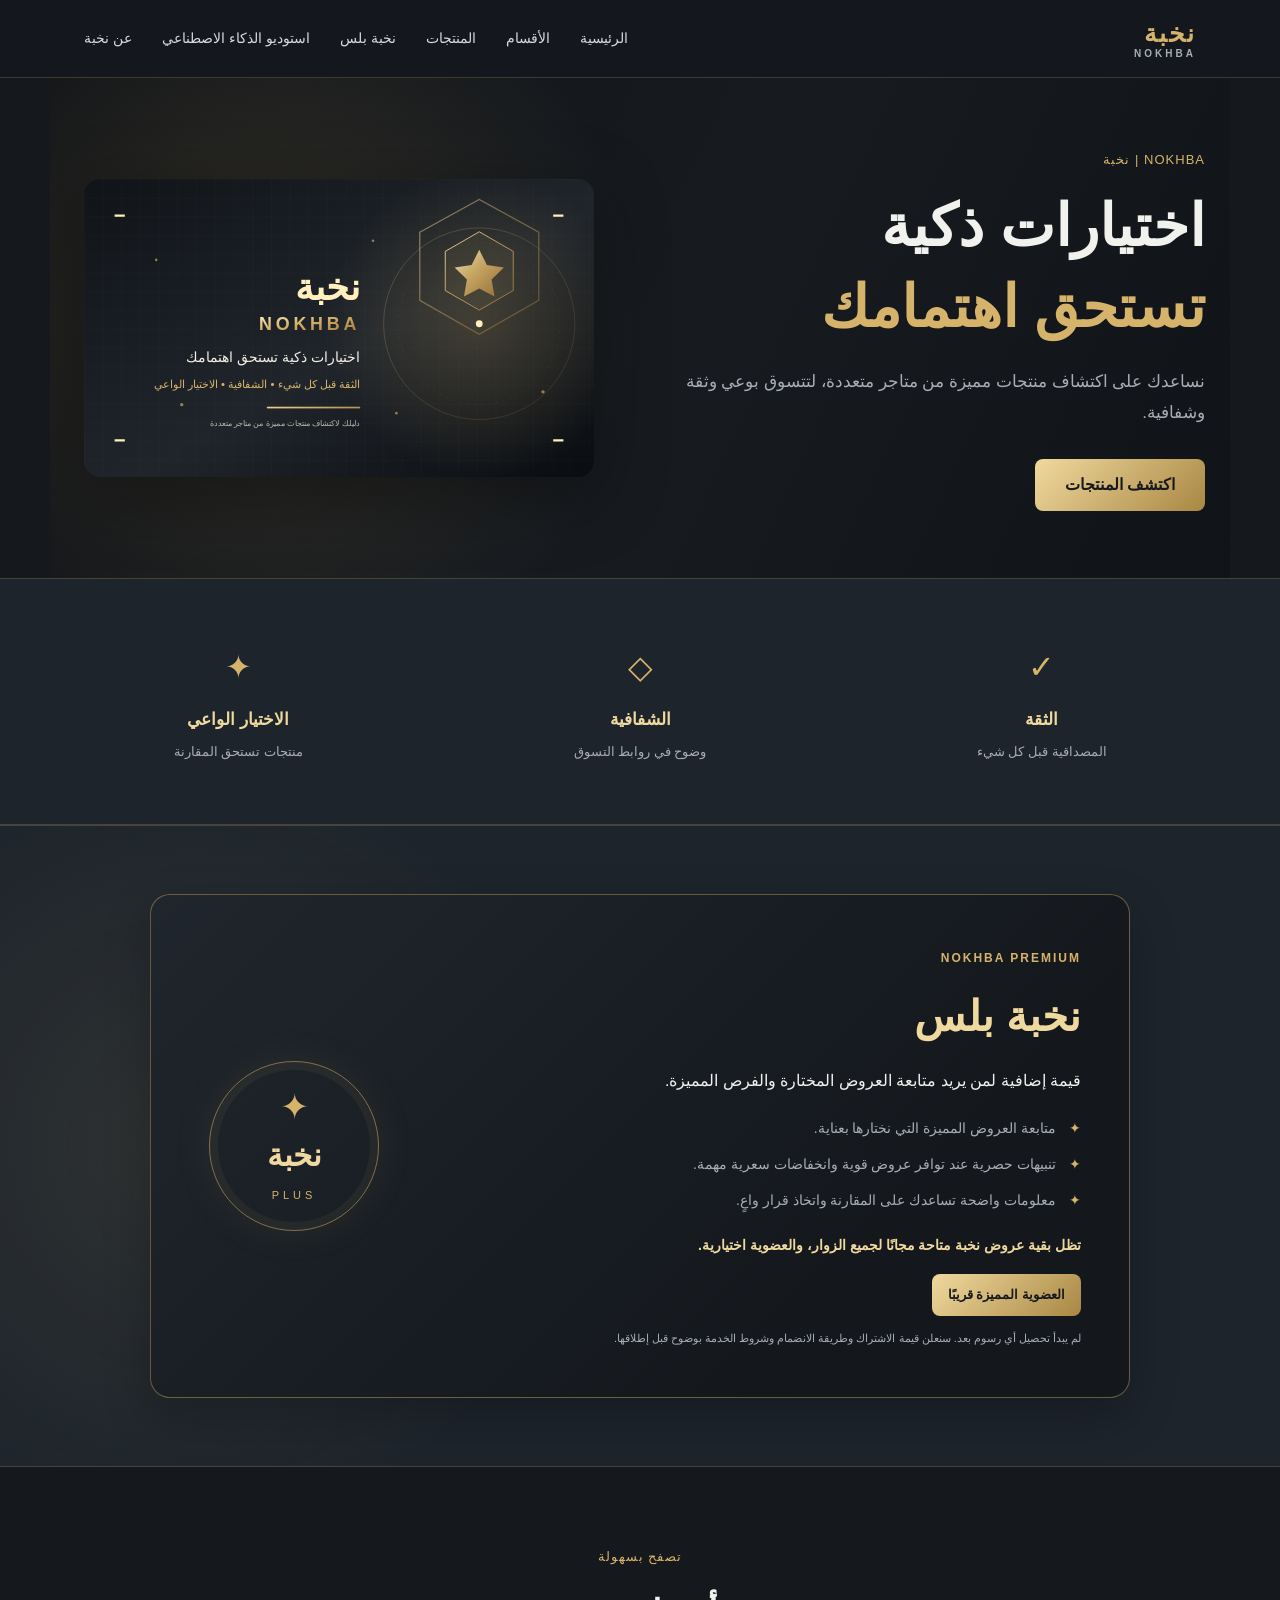
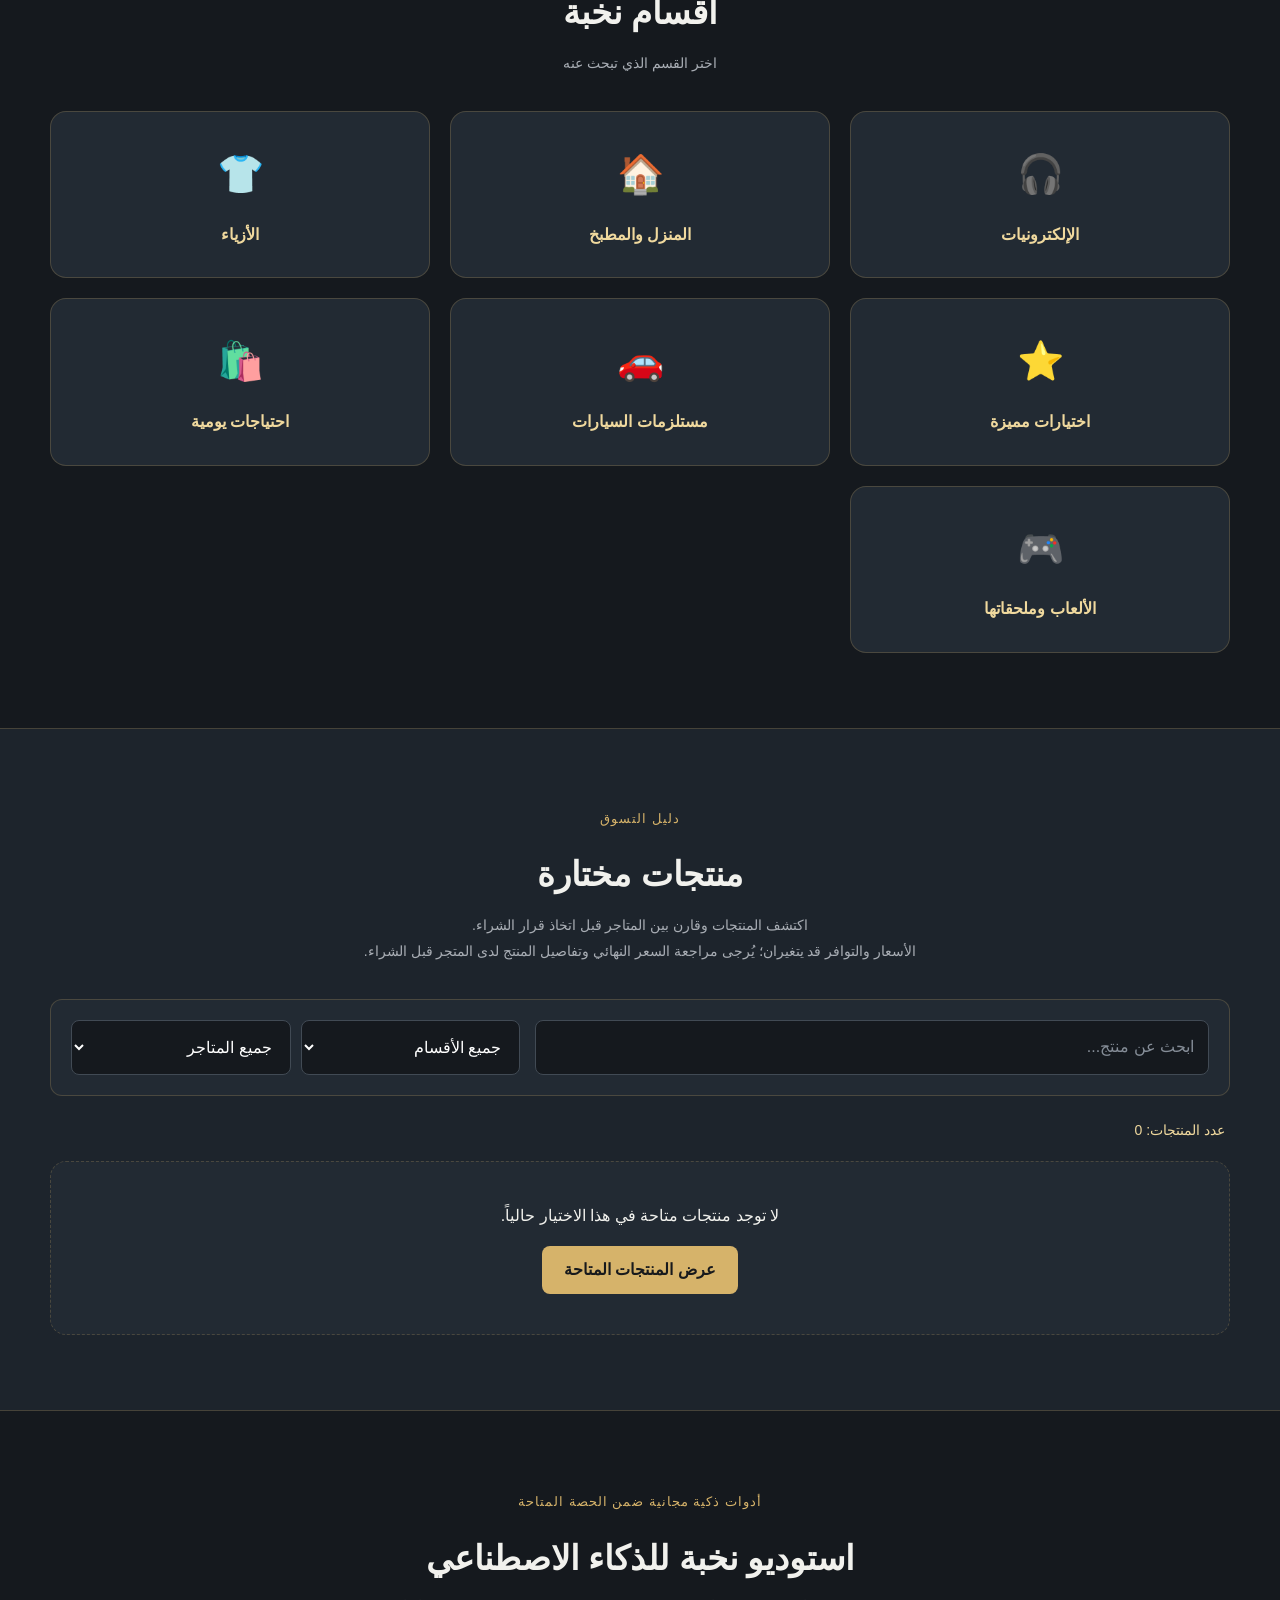
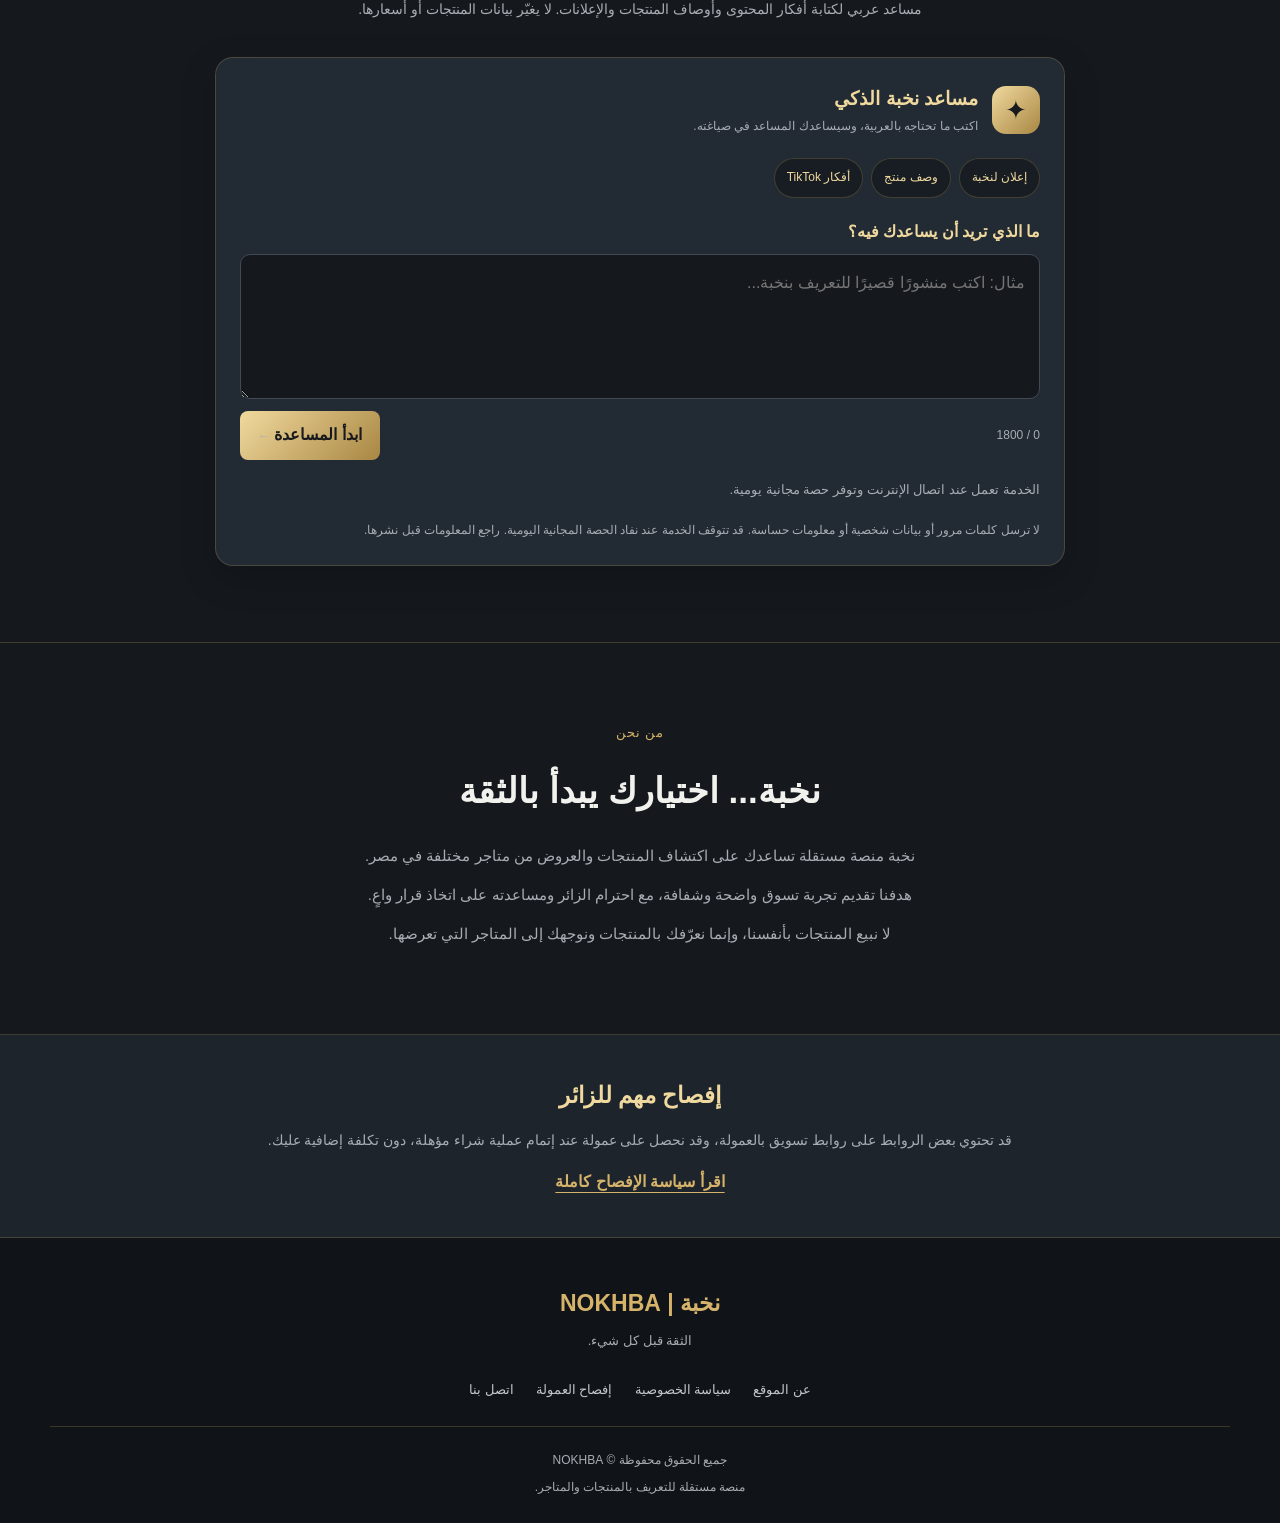
==== commit a2732f30: "Show premium NOKHBA banner in homepage hero" ====
--- a/index.html
+++ b/index.html
@@ -119,8 +119,8 @@
       <div class="hero-art" aria-label="هوية نخبة">
 
         <img
-          src="hero-nokhba.svg"
-          alt="NOKHBA | نخبة - الثقة قبل كل شيء"
+          src="banner-nokhba.svg"
+          alt="بانر نخبة NOKHBA - اختيارات ذكية تستحق اهتمامك، الثقة قبل كل شيء"
           width="900"
           height="620"
           fetchpriority="high">
--- a/style.css
+++ b/style.css
@@ -1093,3 +1093,175 @@
   .ai-form-footer { align-items: flex-end; }
   .ai-form-footer button { padding: 10px 13px; }
 }
+
+
+/* =========================================
+   NOKHBA PREMIUM | NUKHBA PLUS
+   ========================================= */
+.premium-section {
+  padding: 68px 0;
+  background:
+    radial-gradient(circle at 15% 50%, rgba(214,179,106,.10), transparent 34%),
+    var(--dark-soft);
+  border-top: 1px solid var(--border);
+  border-bottom: 1px solid var(--border);
+}
+
+.premium-card {
+  position: relative;
+  display: grid;
+  grid-template-columns: minmax(0, 1fr) 190px;
+  align-items: center;
+  gap: 28px;
+  max-width: 980px;
+  margin: 0 auto;
+  padding: clamp(24px, 5vw, 48px);
+  overflow: hidden;
+  background: linear-gradient(135deg, #20262d, #14181d 72%);
+  border: 1px solid rgba(214,179,106,.42);
+  border-radius: 20px;
+  box-shadow: 0 18px 48px rgba(0,0,0,.24);
+}
+
+.premium-content {
+  position: relative;
+  z-index: 1;
+}
+
+.premium-label {
+  display: inline-block;
+  margin-bottom: 10px;
+  color: var(--gold);
+  font-size: 12px;
+  font-weight: 800;
+  letter-spacing: 2px;
+}
+
+.premium-content h2 {
+  margin-bottom: 12px;
+  color: var(--gold-light);
+  font-size: clamp(30px, 5vw, 42px);
+}
+
+.premium-lead {
+  margin-bottom: 20px;
+  color: var(--text);
+  font-size: 16px;
+}
+
+.premium-benefits {
+  display: grid;
+  gap: 11px;
+  margin: 0 0 20px;
+  padding: 0;
+  list-style: none;
+}
+
+.premium-benefits li {
+  position: relative;
+  padding-right: 25px;
+  color: var(--muted);
+  font-size: 14px;
+  line-height: 1.8;
+}
+
+.premium-benefits li::before {
+  position: absolute;
+  top: 0;
+  right: 0;
+  color: var(--gold);
+  content: "✦";
+}
+
+.premium-free-note {
+  margin-bottom: 16px;
+  color: var(--gold-light);
+  font-size: 14px;
+  font-weight: 700;
+  line-height: 1.8;
+}
+
+.premium-coming-soon {
+  display: inline-flex;
+  align-items: center;
+  padding: 9px 16px;
+  color: #17191c;
+  background: linear-gradient(135deg, var(--gold-light), var(--gold-dark));
+  border-radius: 8px;
+  font-size: 13px;
+  font-weight: 800;
+}
+
+.premium-transparency-note {
+  margin-top: 13px;
+  color: var(--muted);
+  font-size: 11px;
+  line-height: 1.8;
+}
+
+.premium-mark {
+  display: flex;
+  flex-direction: column;
+  align-items: center;
+  justify-content: center;
+  width: 170px;
+  height: 170px;
+  margin: auto;
+  color: var(--gold-light);
+  border: 1px solid rgba(214,179,106,.55);
+  border-radius: 50%;
+  box-shadow: inset 0 0 0 8px rgba(214,179,106,.06), 0 0 40px rgba(214,179,106,.08);
+}
+
+.premium-mark-star {
+  color: var(--gold);
+  font-size: 35px;
+  line-height: 1.2;
+}
+
+.premium-mark-name {
+  font-size: 31px;
+  font-weight: 800;
+}
+
+.premium-mark-sub {
+  margin-top: 2px;
+  color: var(--gold);
+  font-size: 11px;
+  letter-spacing: 4px;
+}
+
+@media (max-width: 600px) {
+  .premium-section {
+    padding: 45px 0;
+  }
+
+  .premium-card {
+    grid-template-columns: 1fr;
+    gap: 22px;
+    padding: 25px 20px;
+    text-align: center;
+  }
+
+  .premium-mark {
+    grid-row: 1;
+    width: 125px;
+    height: 125px;
+  }
+
+  .premium-mark-star {
+    font-size: 25px;
+  }
+
+  .premium-mark-name {
+    font-size: 25px;
+  }
+
+  .premium-benefits {
+    text-align: right;
+  }
+
+  .premium-transparency-note {
+    text-align: right;
+  }
+}
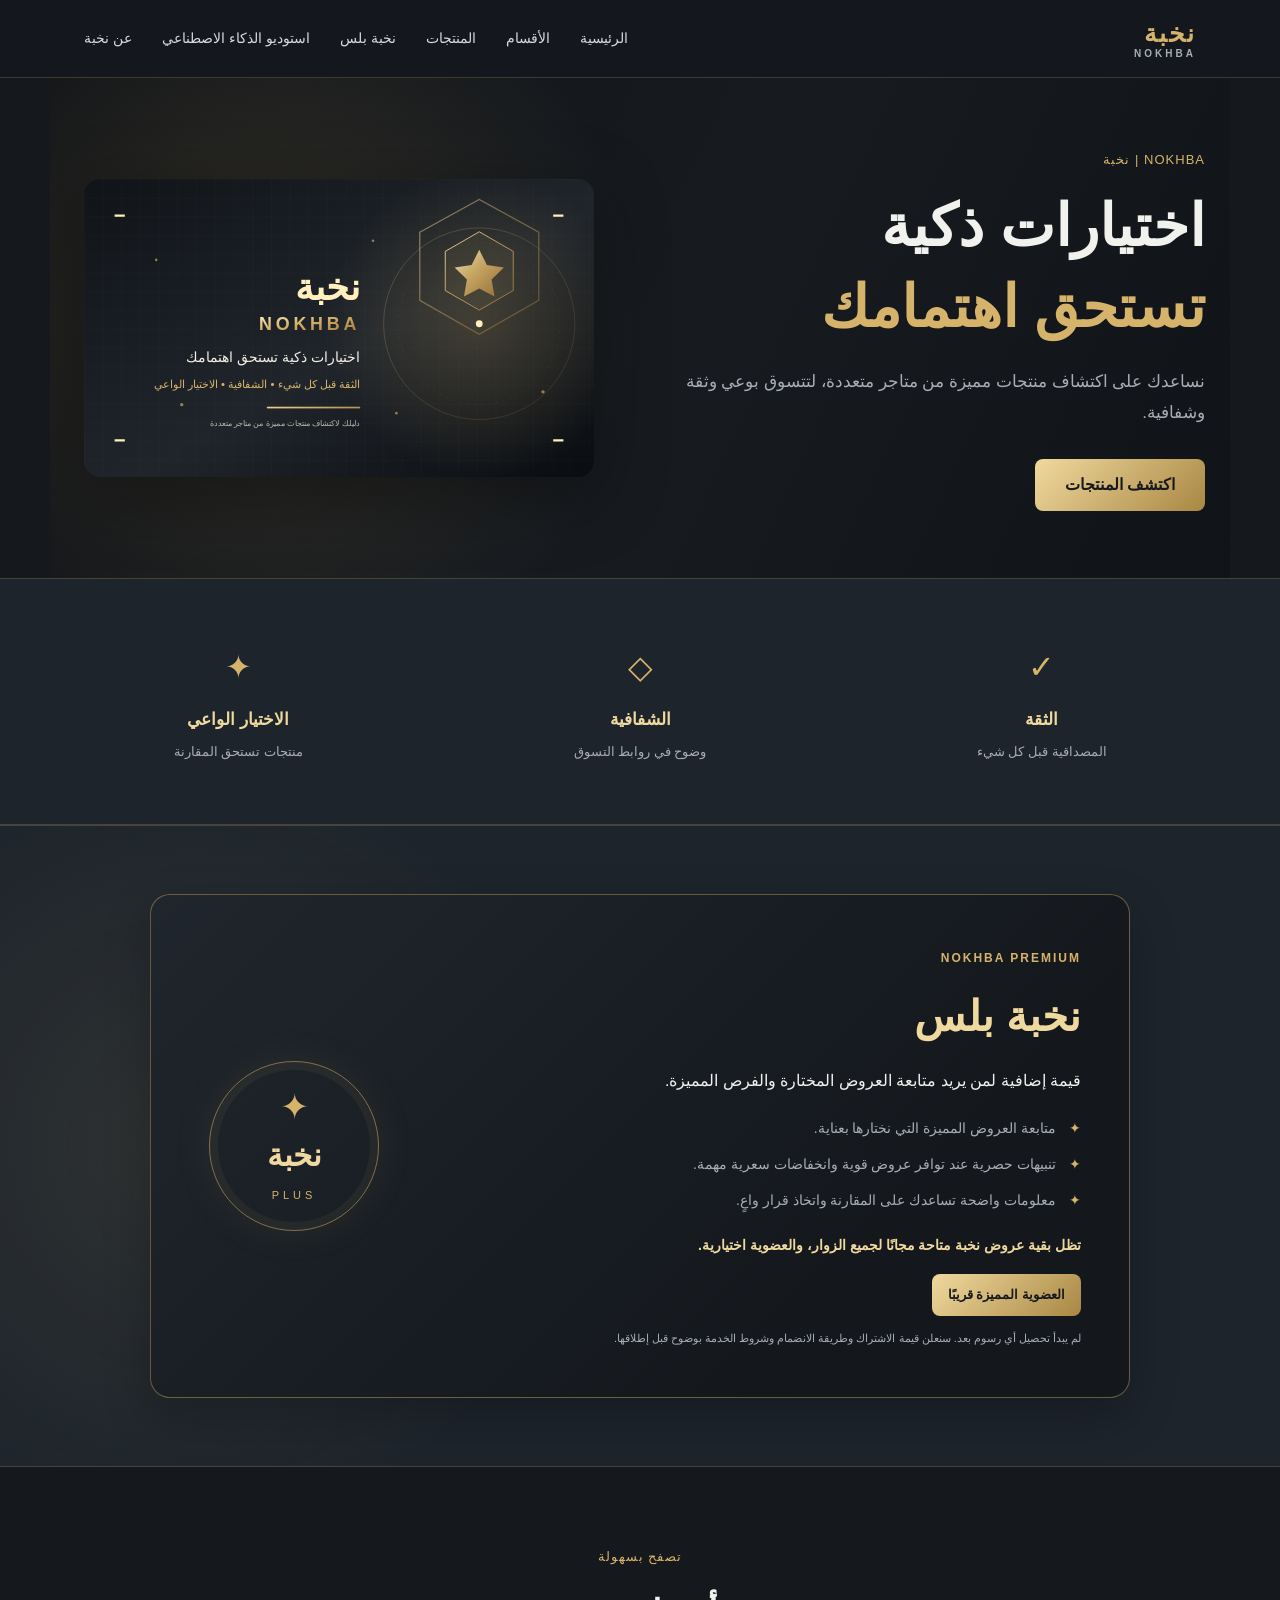
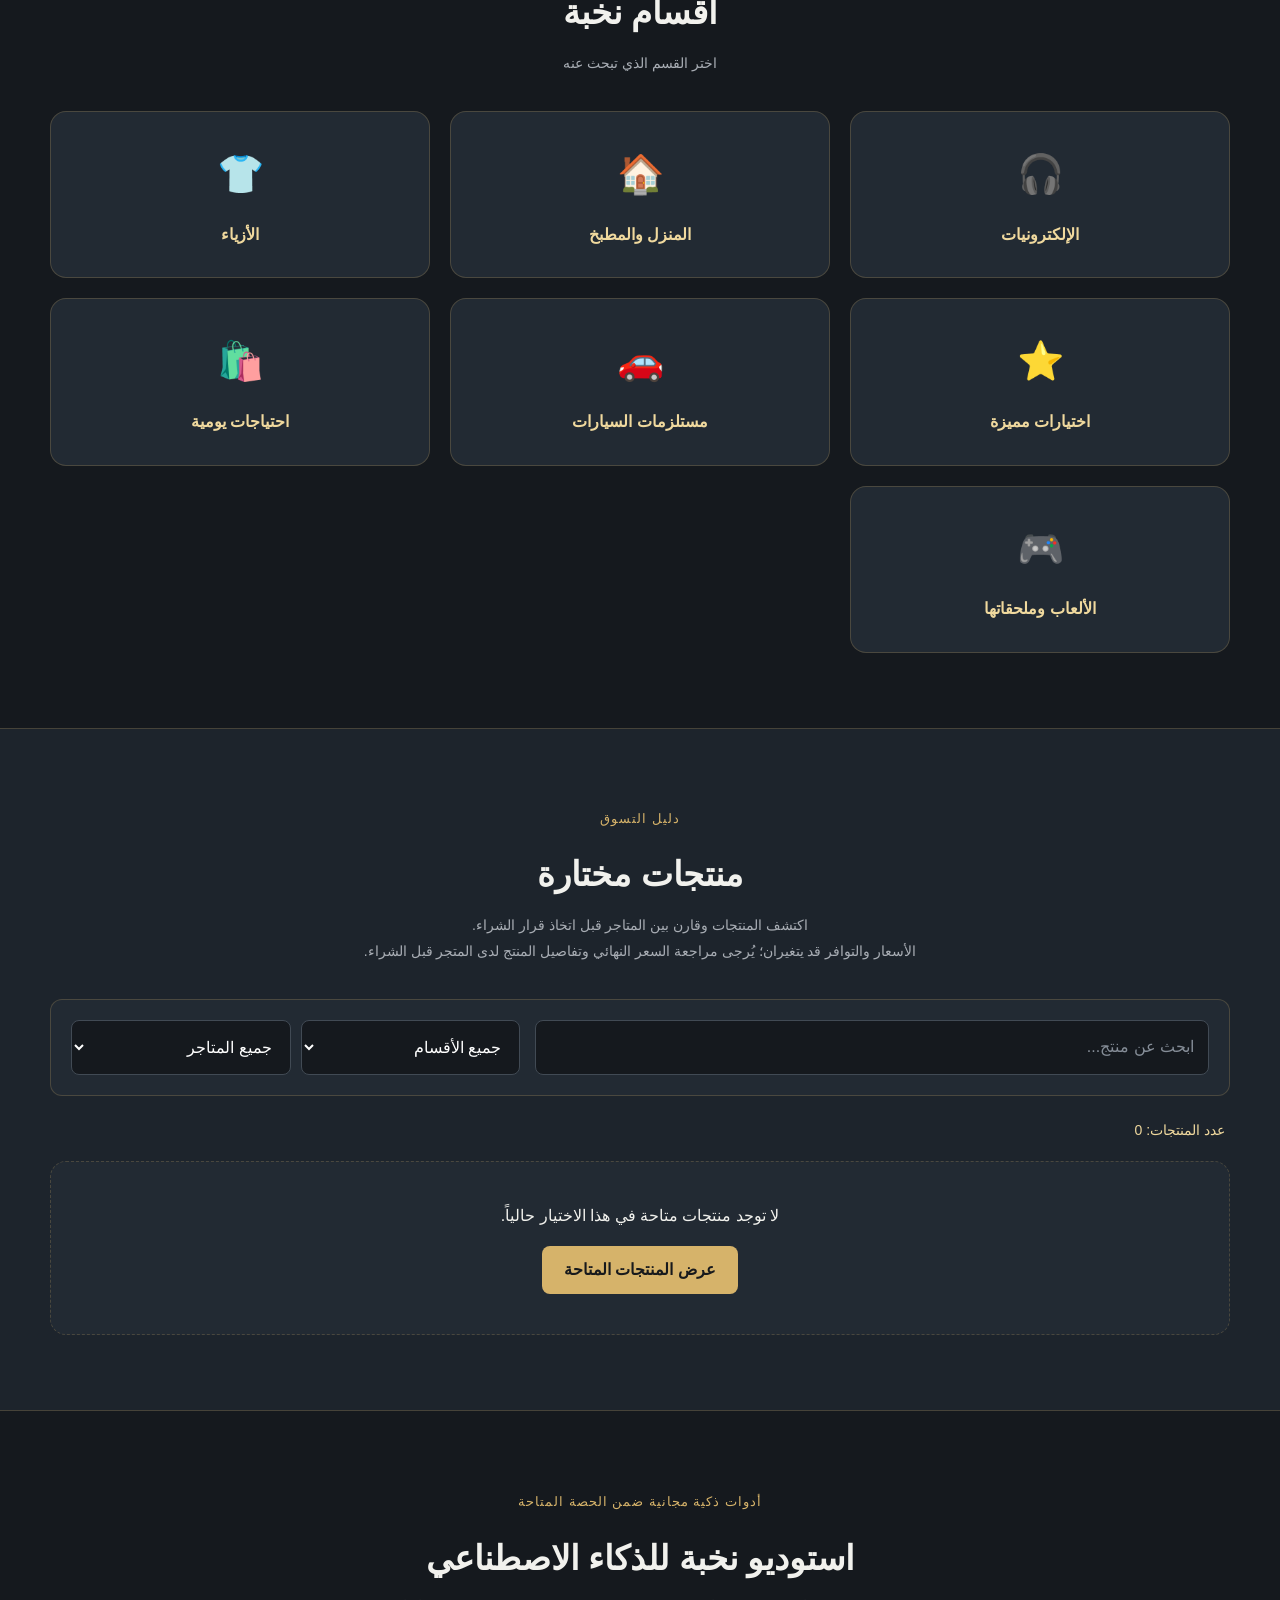
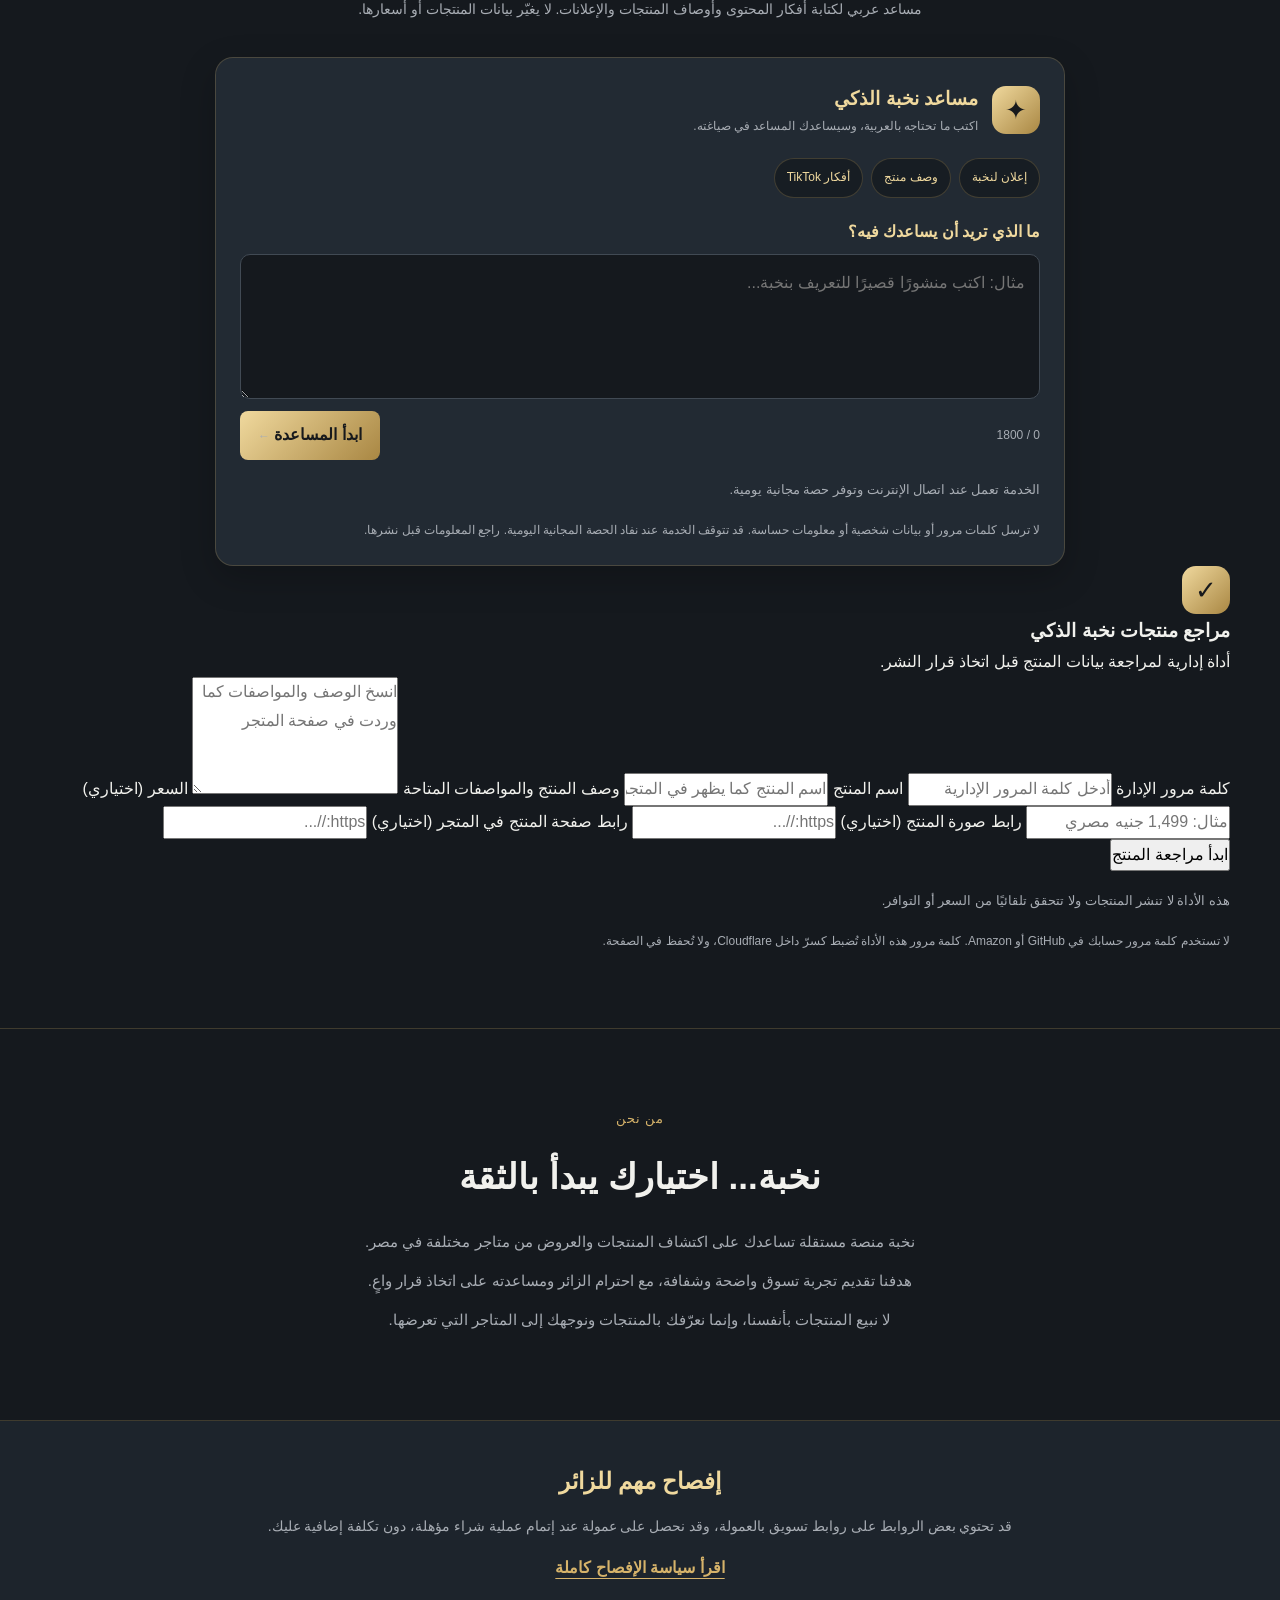
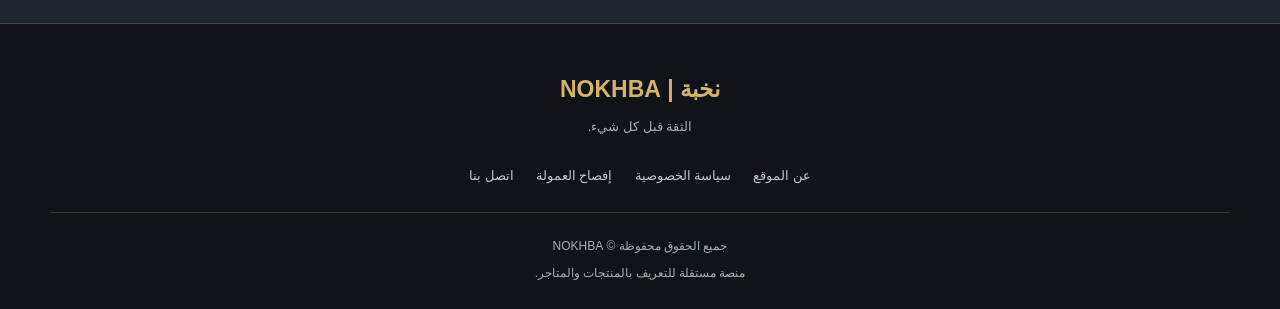
==== commit 89bf94d7: "Add product reviewer interface to NOKHBA AI Studio" ====
--- a/index.html
+++ b/index.html
@@ -485,6 +485,34 @@
 
         <p class="ai-privacy-note">لا ترسل كلمات مرور أو بيانات شخصية أو معلومات حساسة. قد تتوقف الخدمة عند نفاد الحصة المجانية اليومية. راجع المعلومات قبل نشرها.</p>
       </div>
+
+      <div class="ai-review-panel" id="nokhba-product-review">
+        <div class="ai-review-heading">
+          <span class="ai-studio-mark" aria-hidden="true">✓</span>
+          <div><h3>مراجع منتجات نخبة الذكي</h3><p>أداة إدارية لمراجعة بيانات المنتج قبل اتخاذ قرار النشر.</p></div>
+        </div>
+        <form id="nokhbaReviewForm" class="ai-review-form">
+          <label for="nokhbaAdminPassword">كلمة مرور الإدارة</label>
+          <input id="nokhbaAdminPassword" type="password" autocomplete="current-password" maxlength="200" required placeholder="أدخل كلمة المرور الإدارية">
+          <label for="nokhbaReviewName">اسم المنتج</label>
+          <input id="nokhbaReviewName" type="text" maxlength="250" required placeholder="اسم المنتج كما يظهر في المتجر">
+          <label for="nokhbaReviewDescription">وصف المنتج والمواصفات المتاحة</label>
+          <textarea id="nokhbaReviewDescription" rows="4" maxlength="2500" required placeholder="انسخ الوصف والمواصفات كما وردت في صفحة المتجر"></textarea>
+          <label for="nokhbaReviewPrice">السعر (اختياري)</label>
+          <input id="nokhbaReviewPrice" type="text" maxlength="100" placeholder="مثال: 1,499 جنيه مصري">
+          <label for="nokhbaReviewImage">رابط صورة المنتج (اختياري)</label>
+          <input id="nokhbaReviewImage" type="url" maxlength="1000" placeholder="https://...">
+          <label for="nokhbaReviewUrl">رابط صفحة المنتج في المتجر (اختياري)</label>
+          <input id="nokhbaReviewUrl" type="url" maxlength="1000" placeholder="https://...">
+          <button type="submit" id="nokhbaReviewSubmit">ابدأ مراجعة المنتج</button>
+        </form>
+        <div id="nokhbaReviewStatus" class="ai-status" role="status" aria-live="polite">هذه الأداة لا تنشر المنتجات ولا تتحقق تلقائيًا من السعر أو التوافر.</div>
+        <div id="nokhbaReviewResult" class="ai-result" hidden>
+          <div class="ai-result-heading"><h3>تقرير المراجعة</h3><button type="button" id="nokhbaReviewCopy" class="ai-copy-button">نسخ التقرير</button></div>
+          <div id="nokhbaReviewAnswer" class="ai-answer" dir="auto"></div>
+        </div>
+        <p class="ai-privacy-note">لا تستخدم كلمة مرور حسابك في GitHub أو Amazon. كلمة مرور هذه الأداة تُضبط كسرّ داخل Cloudflare، ولا تُحفظ في الصفحة.</p>
+      </div>
     </div>
   </section>
 
@@ -602,6 +630,8 @@
 
 <script src="ai-studio.js?v=20261119-1" defer></script>
 
+<script src="product-reviewer.js?v=20261119-1" defer></script>
+
 <!-- SERVICE WORKER -->
 
 <script>
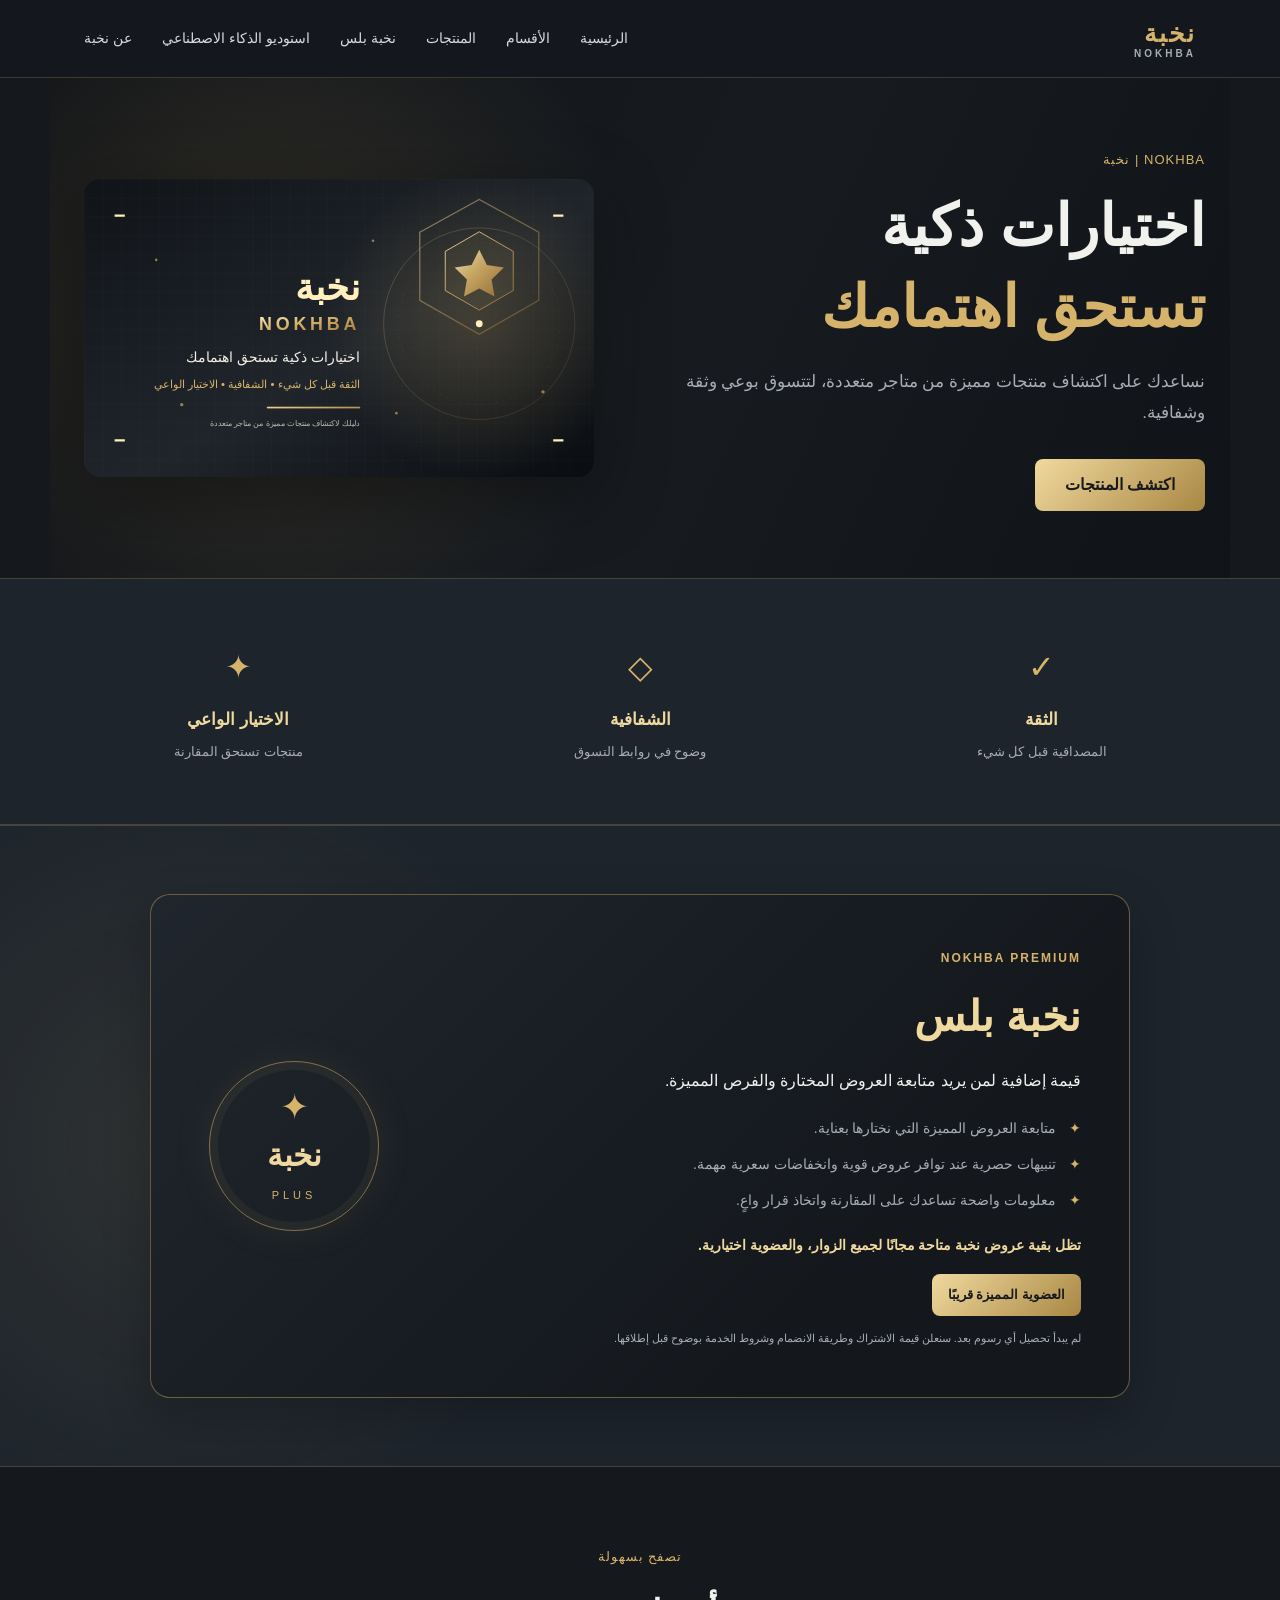
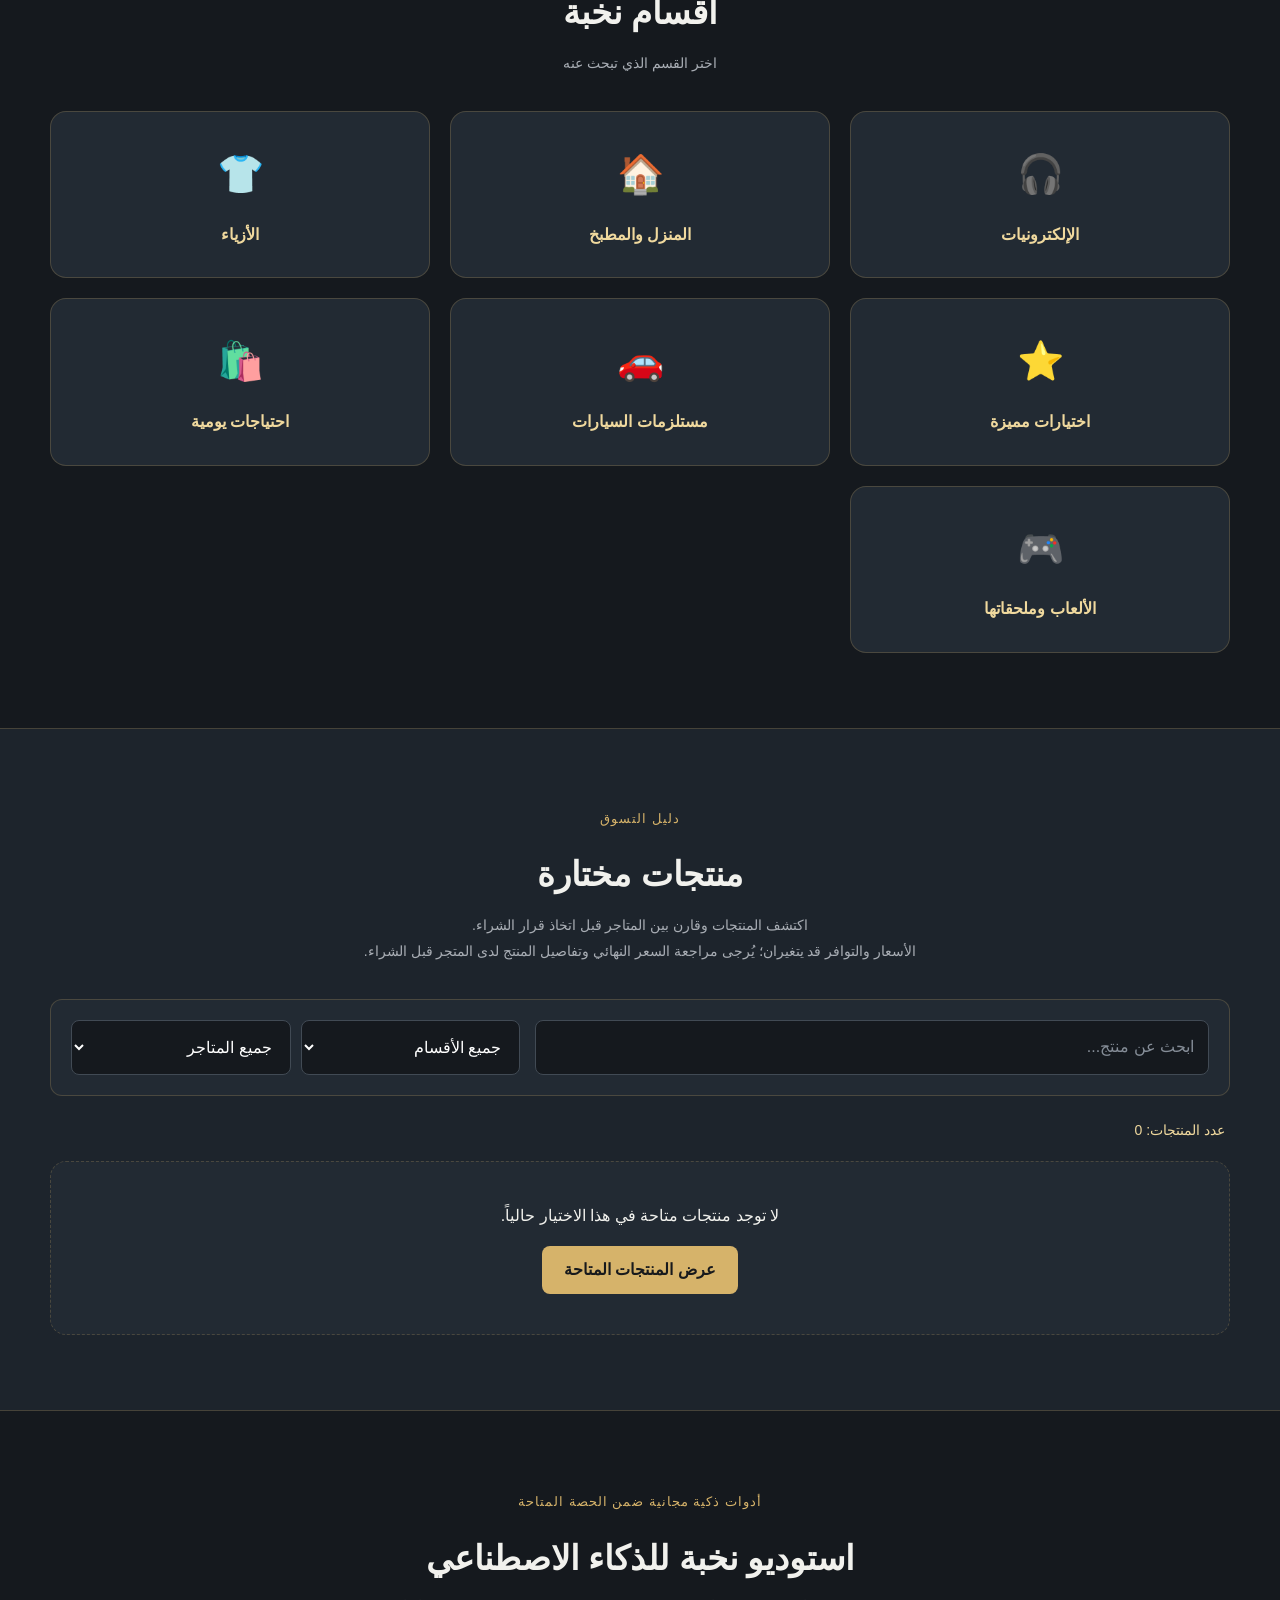
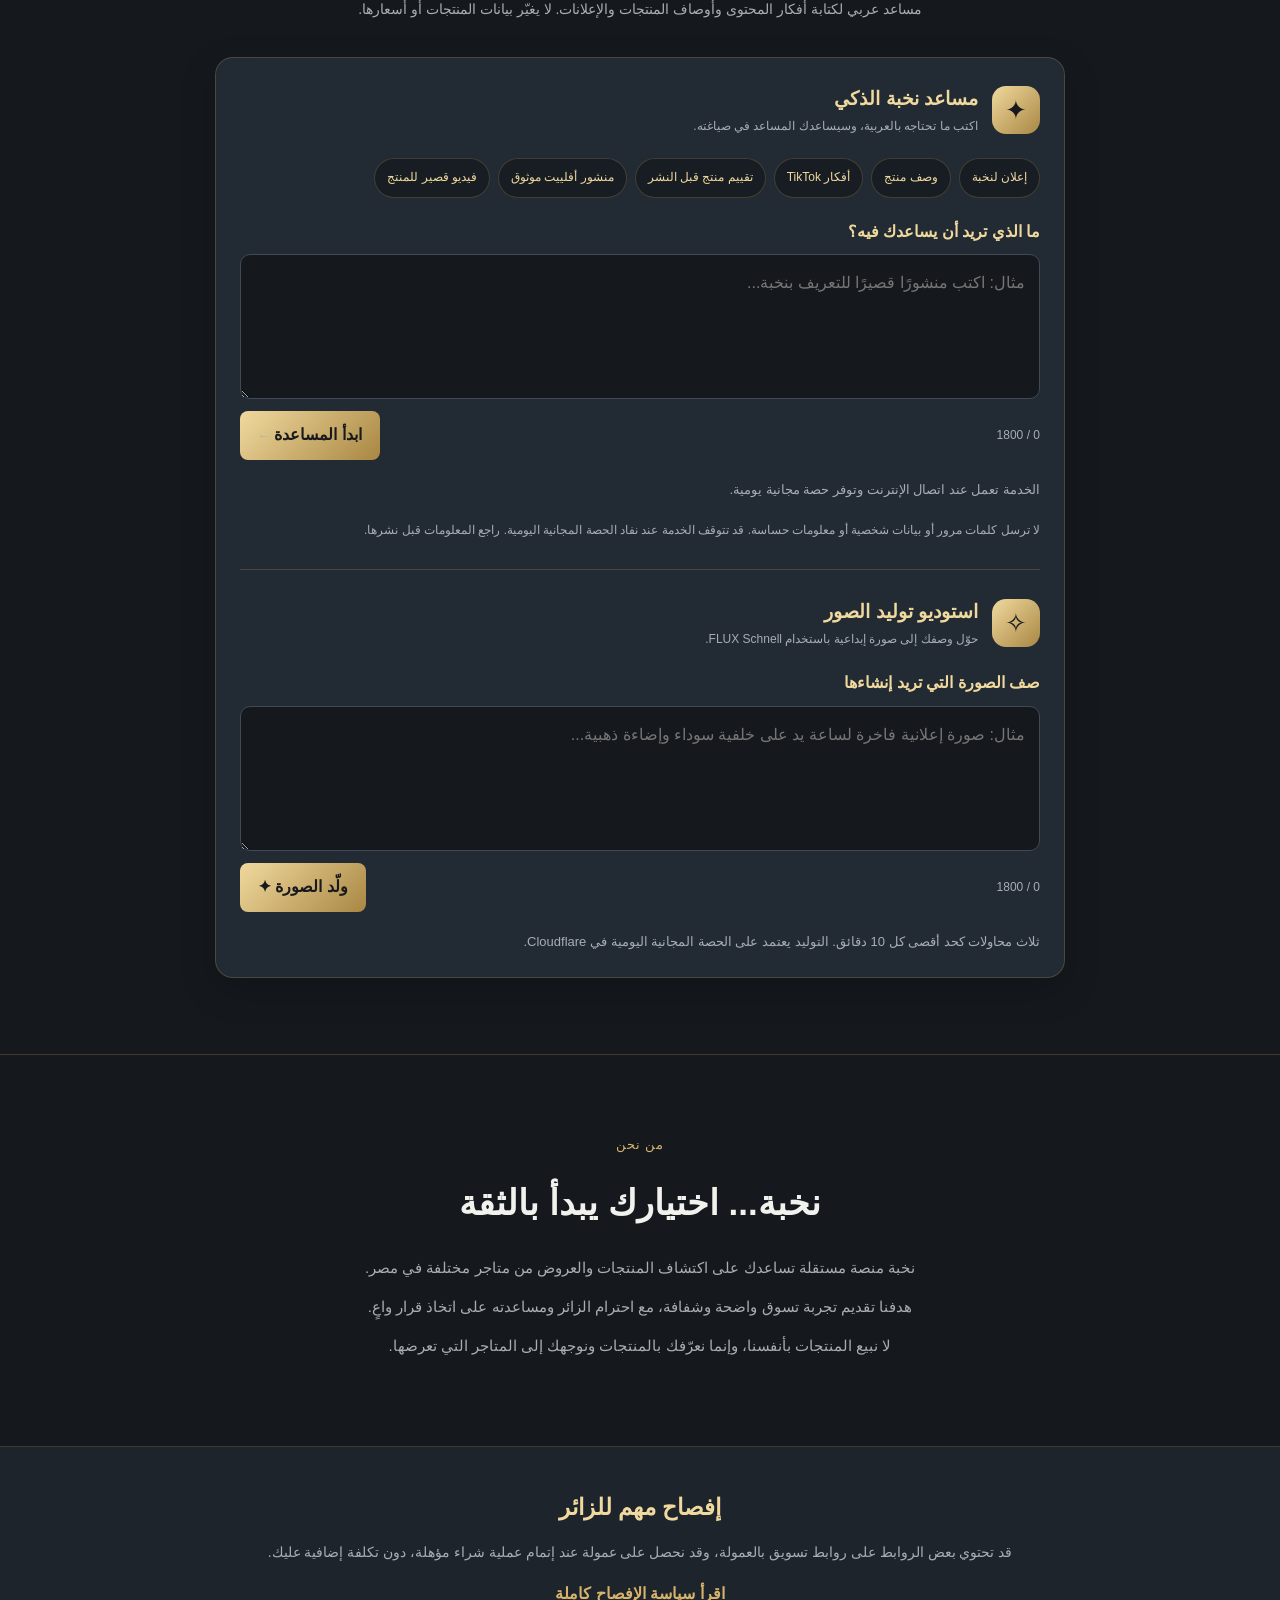
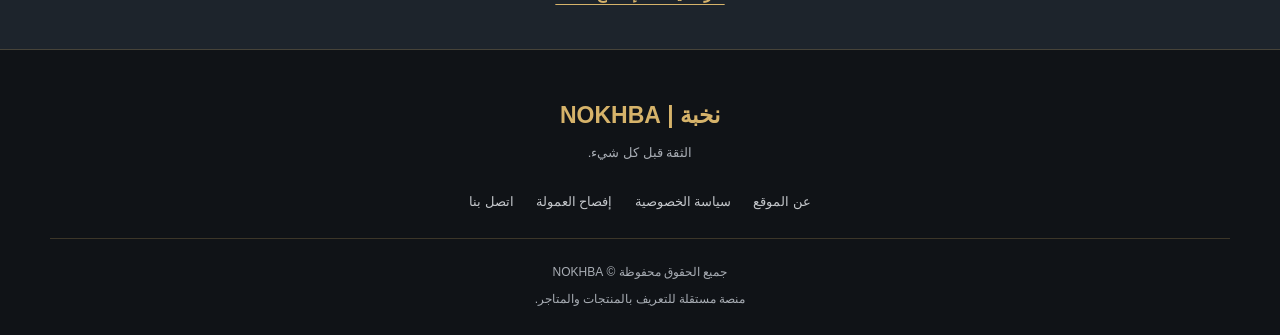
==== commit 0825bdf4: "Add free NOKHBA AI prompt shortcuts" ====
--- a/index.html
+++ b/index.html
@@ -463,6 +463,9 @@
           <button type="button" class="ai-prompt-chip" data-prompt="اكتب إعلانًا قصيرًا وجذابًا لموقع نخبة يركز على الثقة والشفافية والاختيار الواعي.">إعلان لنخبة</button>
           <button type="button" class="ai-prompt-chip" data-prompt="اكتب وصفًا تسويقيًا واضحًا لمنتج إلكتروني، دون اختراع مواصفات أو ادعاءات غير مؤكدة.">وصف منتج</button>
           <button type="button" class="ai-prompt-chip" data-prompt="اقترح 5 أفكار لمقاطع TikTok قصيرة عن التكنولوجيا والابتكار والطبيعة، مع افتتاحية جذابة لكل فكرة.">أفكار TikTok</button>
+          <button type="button" class="ai-prompt-chip" data-prompt="سأرسل لك بيانات منتج. حللها بموضوعية قبل نشره في نخبة: وضح نقاط القوة والضعف، وما المعلومات الناقصة، وأي ادعاءات تحتاج تحققًا. لا تخترع حقائق.">تقييم منتج قبل النشر</button>
+          <button type="button" class="ai-prompt-chip" data-prompt="اكتب منشور تسويق بالعمولة شفافًا لمنتج سأرسل بياناته، مع توضيح أن الرابط قد يحقق عمولة دون تكلفة إضافية على المشتري. لا تبالغ ولا تخترع مواصفات.">منشور أفلييت موثوق</button>
+          <button type="button" class="ai-prompt-chip" data-prompt="حوّل بيانات المنتج التي سأرسلها إلى نص فيديو قصير مدته 20 ثانية باللهجة المصرية، مع افتتاحية جذابة ومعلومة دقيقة ودعوة لطيفة للمقارنة قبل الشراء. لا تضف معلومات غير موجودة.">فيديو قصير للمنتج</button>
         </div>
 
         <form id="nokhbaAiForm" class="ai-chat-form">
@@ -485,34 +488,6 @@
 
         <p class="ai-privacy-note">لا ترسل كلمات مرور أو بيانات شخصية أو معلومات حساسة. قد تتوقف الخدمة عند نفاد الحصة المجانية اليومية. راجع المعلومات قبل نشرها.</p>
       </div>
-
-      <div class="ai-review-panel" id="nokhba-product-review">
-        <div class="ai-review-heading">
-          <span class="ai-studio-mark" aria-hidden="true">✓</span>
-          <div><h3>مراجع منتجات نخبة الذكي</h3><p>أداة إدارية لمراجعة بيانات المنتج قبل اتخاذ قرار النشر.</p></div>
-        </div>
-        <form id="nokhbaReviewForm" class="ai-review-form">
-          <label for="nokhbaAdminPassword">كلمة مرور الإدارة</label>
-          <input id="nokhbaAdminPassword" type="password" autocomplete="current-password" maxlength="200" required placeholder="أدخل كلمة المرور الإدارية">
-          <label for="nokhbaReviewName">اسم المنتج</label>
-          <input id="nokhbaReviewName" type="text" maxlength="250" required placeholder="اسم المنتج كما يظهر في المتجر">
-          <label for="nokhbaReviewDescription">وصف المنتج والمواصفات المتاحة</label>
-          <textarea id="nokhbaReviewDescription" rows="4" maxlength="2500" required placeholder="انسخ الوصف والمواصفات كما وردت في صفحة المتجر"></textarea>
-          <label for="nokhbaReviewPrice">السعر (اختياري)</label>
-          <input id="nokhbaReviewPrice" type="text" maxlength="100" placeholder="مثال: 1,499 جنيه مصري">
-          <label for="nokhbaReviewImage">رابط صورة المنتج (اختياري)</label>
-          <input id="nokhbaReviewImage" type="url" maxlength="1000" placeholder="https://...">
-          <label for="nokhbaReviewUrl">رابط صفحة المنتج في المتجر (اختياري)</label>
-          <input id="nokhbaReviewUrl" type="url" maxlength="1000" placeholder="https://...">
-          <button type="submit" id="nokhbaReviewSubmit">ابدأ مراجعة المنتج</button>
-        </form>
-        <div id="nokhbaReviewStatus" class="ai-status" role="status" aria-live="polite">هذه الأداة لا تنشر المنتجات ولا تتحقق تلقائيًا من السعر أو التوافر.</div>
-        <div id="nokhbaReviewResult" class="ai-result" hidden>
-          <div class="ai-result-heading"><h3>تقرير المراجعة</h3><button type="button" id="nokhbaReviewCopy" class="ai-copy-button">نسخ التقرير</button></div>
-          <div id="nokhbaReviewAnswer" class="ai-answer" dir="auto"></div>
-        </div>
-        <p class="ai-privacy-note">لا تستخدم كلمة مرور حسابك في GitHub أو Amazon. كلمة مرور هذه الأداة تُضبط كسرّ داخل Cloudflare، ولا تُحفظ في الصفحة.</p>
-      </div>
     </div>
   </section>
 
@@ -628,9 +603,7 @@
 
 <script src="app.js?v=20261116-5" defer></script>
 
-<script src="ai-studio.js?v=20261119-1" defer></script>
-
-<script src="product-reviewer.js?v=20261119-1" defer></script>
+<script src="ai-studio.js?v=20261119-3" defer></script>
 
 <!-- SERVICE WORKER -->
 
--- a/style.css
+++ b/style.css
@@ -1265,3 +1265,18 @@
     text-align: right;
   }
 }
+
+
+/* NOKHBA FLUX IMAGE STUDIO */
+.nokhba-image-studio { margin-top: 28px; padding-top: 25px; border-top: 1px solid var(--border); }
+.nokhba-image-heading { display: flex; align-items: center; gap: 14px; margin-bottom: 18px; }
+.nokhba-image-heading h3 { color: var(--gold-light); font-size: 19px; }
+.nokhba-image-heading p { color: var(--muted); font-size: 12px; }
+#nokhbaImageForm label { display: block; margin-bottom: 8px; color: var(--gold-light); font-weight: bold; }
+#nokhbaImagePrompt { display: block; width: 100%; min-height: 110px; padding: 14px; resize: vertical; color: var(--white); background: var(--dark); border: 1px solid #414a54; border-radius: 10px; outline: none; }
+#nokhbaImagePrompt:focus { border-color: var(--gold); }
+.nokhba-image-result { margin-top: 18px; padding: 14px; background: var(--dark); border: 1px solid var(--border); border-radius: 12px; }
+.nokhba-image-result img { display: block; width: 100%; max-height: 650px; object-fit: contain; border-radius: 8px; background: #111; }
+.nokhba-image-download { display: inline-block; margin-top: 14px; padding: 10px 16px; color: #17191c; background: linear-gradient(135deg,var(--gold-light),var(--gold-dark)); border-radius: 8px; font-size: 13px; font-weight: bold; }
+#nokhbaImageSubmit:disabled { opacity: .6; cursor: wait; }
+@media (max-width: 600px) { .nokhba-image-studio { margin-top: 22px; } .nokhba-image-result { padding: 9px; } }
